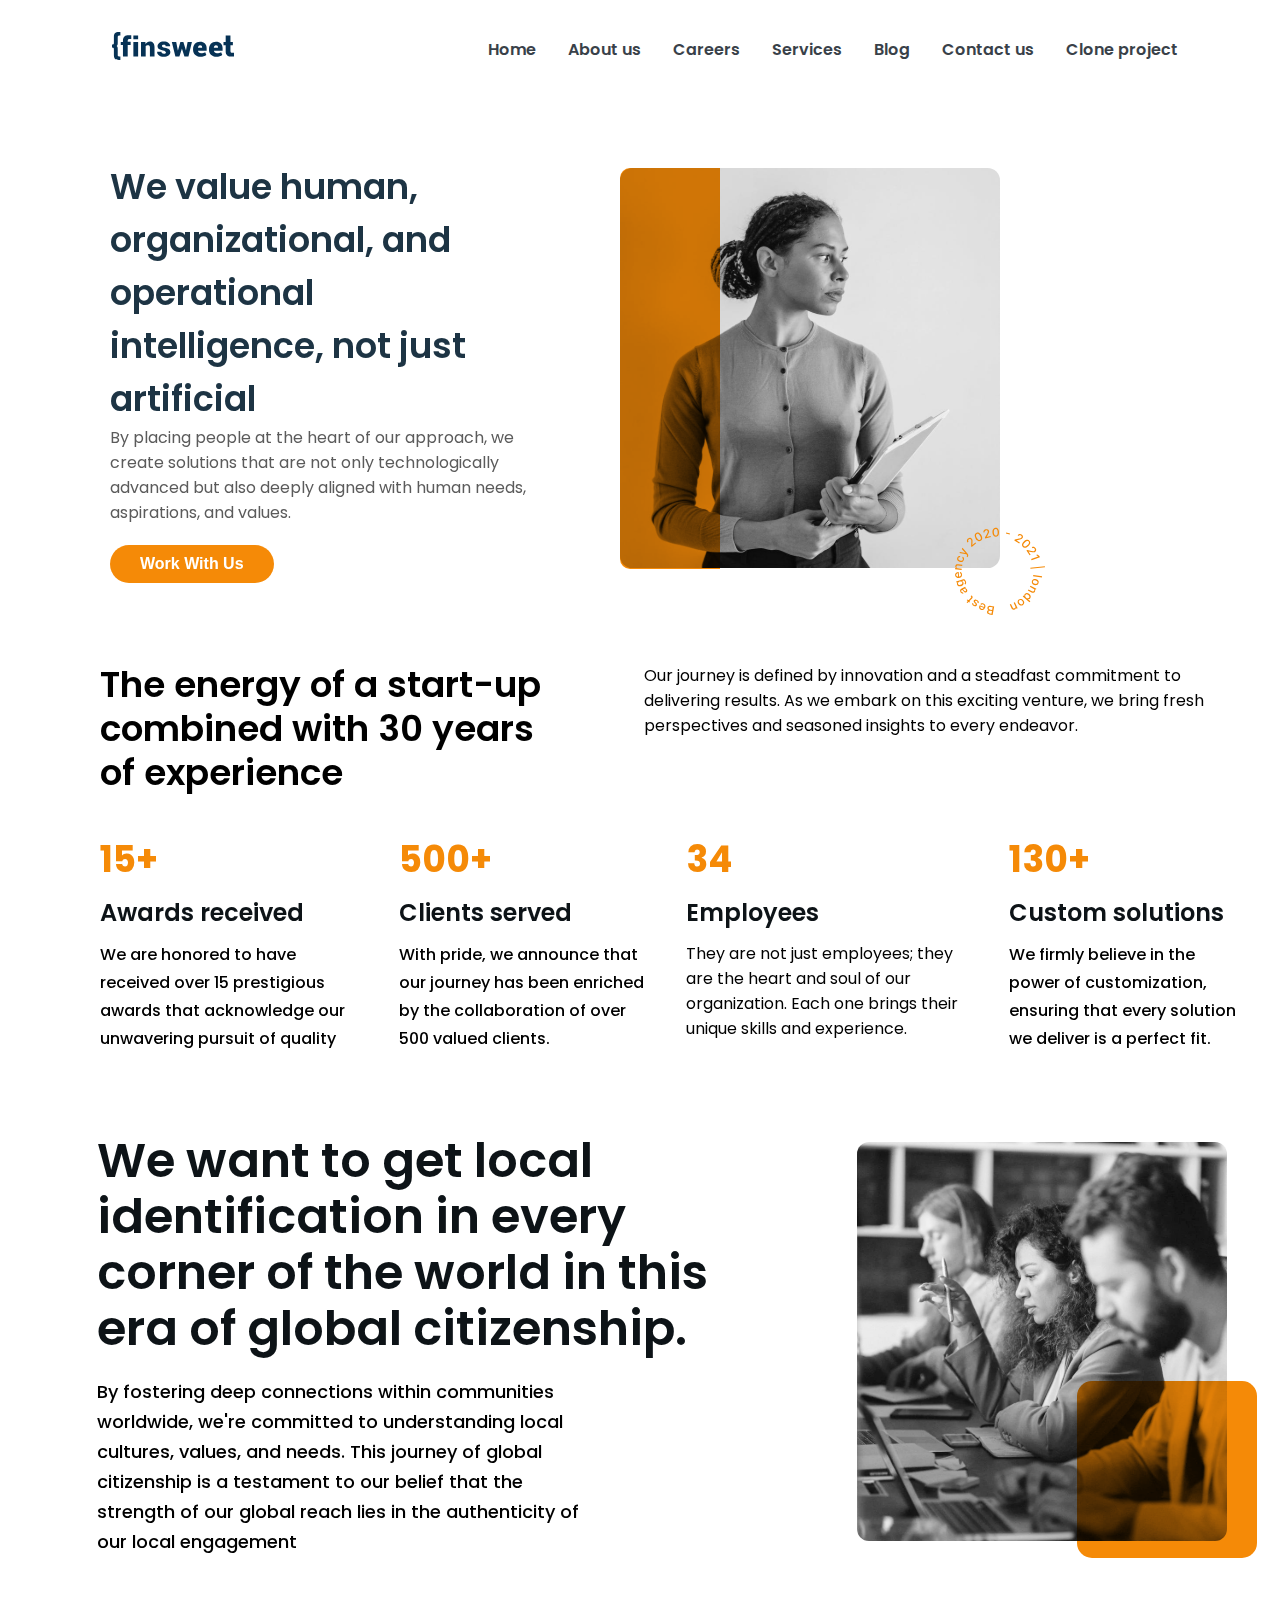
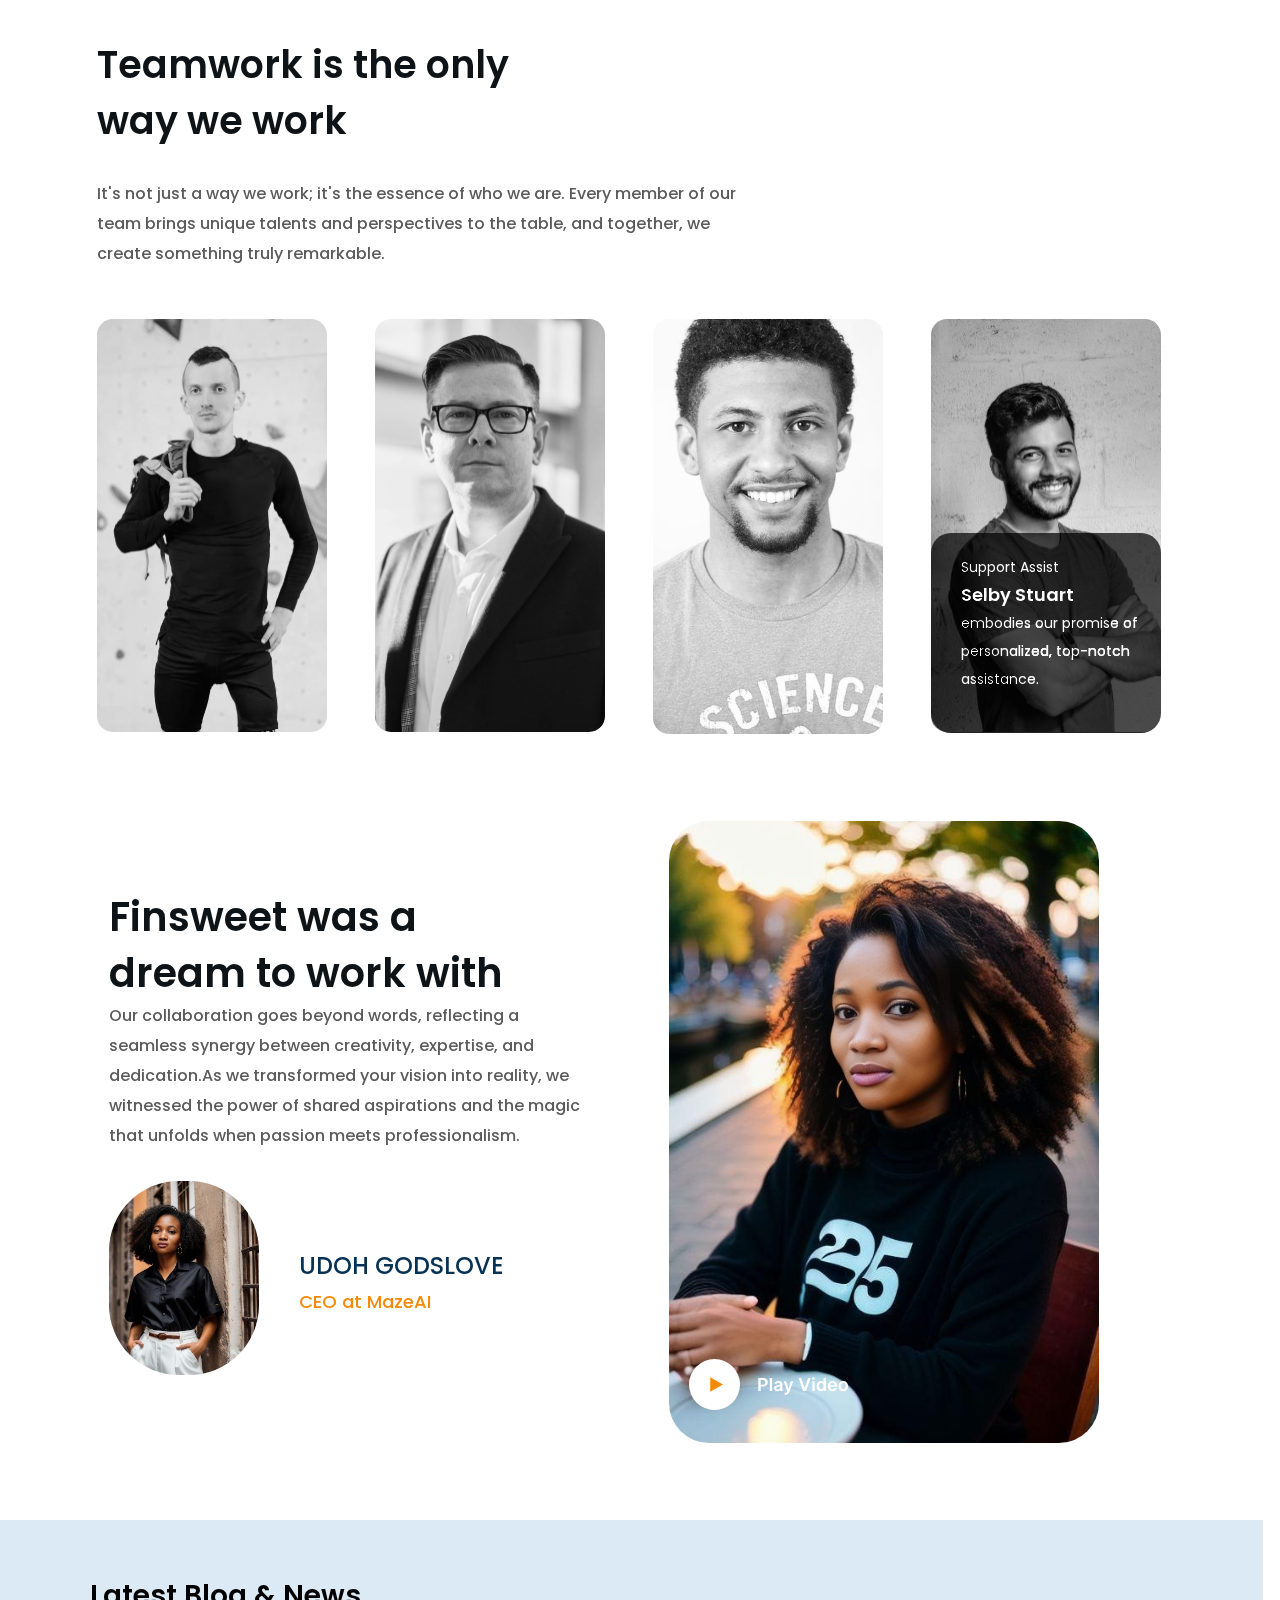
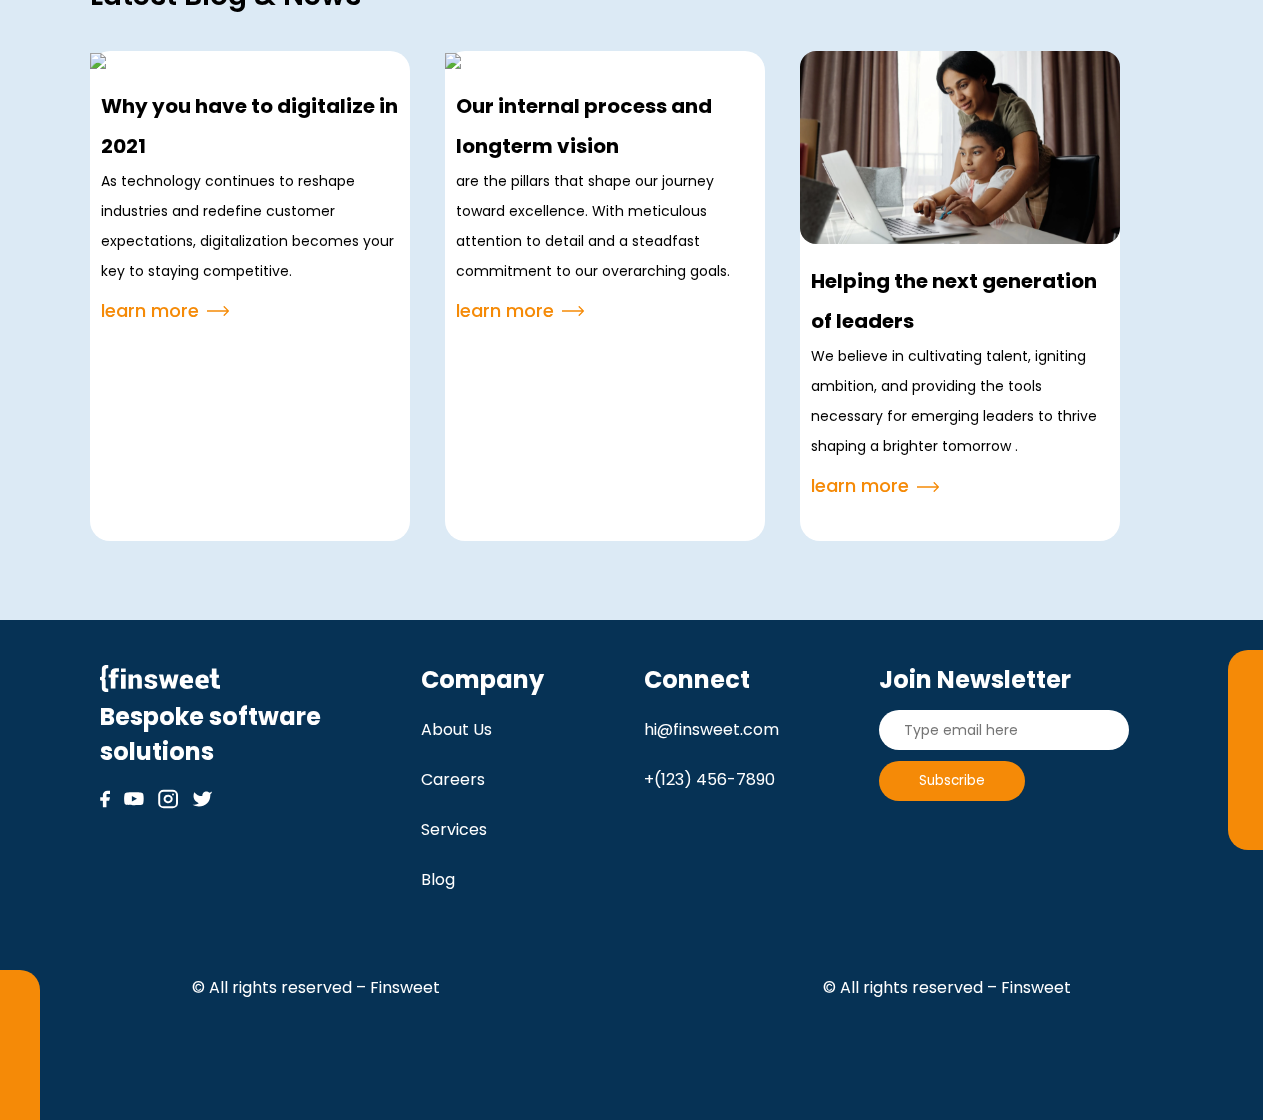
==== pages/html pages/About us.html @ c0330ed7 "picture" ====
<!DOCTYPE html>
<html lang="en">

<head>
  <meta charset="UTF-8">
  <meta name="viewport" content="width=device-width, initial-scale=1.0">
  <title>blog page</title>
  <link rel="stylesheet" href="https://cdnjs.cloudflare.com/ajax/libs/font-awesome/6.4.0/css/all.min.css" />
  <link rel="stylesheet" href="../style.sheet/About us.css">
  <link href='https://fonts.googleapis.com/css?family=Poppins' rel='stylesheet'>
</head>

<body>
  <header>
    <nav>
      <div class="navbar">
        <div class="logo"><img src="../../assets/sweet-logo.svg"></div>
        <input type="checkbox" id="check" name="" value="">
        <label for="check" id="checkbtn"><i class="fa fa-bars"></i></label>
        <ul class="nav-item">
          <li>
            <a href="/index.html">Home</a>
          </li>
          <li>
            <a href="./About us.html">About us</a>
          </li>
          <li>
            <a href="/pages/html pages/Careers.html">Careers</a>
          </li>
          <li><a href="/pages/html pages/Services.html">Services</a></li>
          <li><a href="/pages/html pages/Blog.html">Blog</a></li>
          <li><a href="/pages/html pages/contact us.html">Contact us</a></li>
          <li class="clone"><a href="">Clone project</a>
          </li>
        </ul>
      </div>
    </nav>
  </header>
  <main>
    <section class="section1">
      <div class="content">
        <div>
          <h1>We value human, organizational, and operational intelligence, not just artificial</h1>
          <p>By placing people at the heart of our approach, we create solutions that are not only technologically
            advanced but also deeply aligned with human needs, aspirations, and values.
          </p>
          <button>Work With Us</button>
        </div>
        <div class="posts">
          <img src="/assets/my-lady.svg" id="my-lady">
          <div class="square"></div>
          <img src="/assets/Circle-text.svg" id="circle">
        </div>
      </div>
    </section>
    <section class="section_2">
      <div class="content2">
        <div>
          <h2>The energy of a start-up combined with 30 years of experience</h2>
        </div>
        <div>
          <p>Our journey is defined by innovation and a steadfast commitment to delivering results. As we embark on this
            exciting venture, we bring fresh perspectives and seasoned insights to every endeavor.
          </p>
        </div>
      </div>
      <div id="content">
        <div>
          <div>
            <h2 id="text1">15+</h2>
            <p id="text2">Awards received</p>
            <p id="text3">We are honored to have received over 15 prestigious awards that acknowledge our
              unwavering pursuit of quality
            </p>
          </div>
        </div>
        <div>
          <div>
            <h2 id="text1">500+</h2>
            <p id="text2">Clients served</p>
            <p id="text3"> With pride, we announce that our journey has been enriched by the collaboration of over
              500 valued clients.
            </p>
          </div>
        </div>
        <div>
          <div>
            <h2 id="text1">34</h2>
            <p id="text2">Employees</p>
            <p id="text3">
            </p>They are not just employees; they are the heart and soul of our organization. Each one brings their
            unique skills and experience.
          </div>
        </div>
        <div>
          <div>
            <h2 id="text1">130+</h2>
            <p id="text2">Custom solutions</p>
            <p id="text3">We firmly believe in the power of customization, ensuring that every solution we deliver is a
              perfect fit.
            </p>
          </div>
        </div>
      </div>
    </section>
    <section class="section_3">
      <div>
        <h1>We want to get local identification in every corner of the world in this era of global
          citizenship.</h1>
        <p>By fostering deep connections within communities worldwide, we're committed to understanding local cultures,
          values, and needs. This journey of global citizenship is a testament to our belief that the strength of our
          global reach lies in the authenticity of our local engagement</p>
      </div>
      <div class="rec-box">
        <img src="/assets/commitment.svg" id="commit">
        <div class="rectangle"></div>
      </div>
    </section>
    <section class="section_4">
      <div>
        <h2>Teamwork is the only way we work</h2>
        <p>It's not just a way we work; it's the essence of who we are. Every member of our team brings unique talents
          and perspectives to the table, and together, we create something truly remarkable. </p>
      </div>
      <div class="gender">
        <div>
          <img src="/assets/male.svg" id="g-list">
        </div>
        <div>
          <img src="/assets/male1.svg" id="g-list">
        </div>
        <div>
          <img src="/assets/male2.svg" id="g-list">
        </div>
        <div class="bg-text">
          <img src="/assets/male3.svg" id="g-list">
          <div class="bg" id="bg-text">
            <p>Support Assist</p>
            <h4>Selby Stuart</h4>
            <p>embodies our promise of personalized, top-notch assistance.</p>
          </div>
        </div>
      </div>
    </section>
    <section class="section5">
      <div>
        <div class="advices">
          <h1>Finsweet was a dream to work with</h1>
          <p>Our collaboration goes beyond words, reflecting a seamless synergy between creativity, expertise, and
            dedication.As we transformed your vision into reality, we witnessed the power of shared aspirations and the
            magic that unfolds when passion meets professionalism.</p>
          <div class="points">
            <div>
              <img src="/assets/godslove3.jpg" alt="godslove3.jpg" id="godslove3">
            </div>
            <div>
              <span class="my-texts">UDOH GODSLOVE</span>
              <p id="span">CEO at MazeAI</p>
            </div>
          </div>
        </div>
      </div>
      <div class="play">
        <img src="/assets/GODSLOVE2.jpg" id="female">
        <img src="/assets/play-video.svg" alt="assets/play-video.svg" id="females">
      </div>
    </section>
    <section class="section6">
      <div class="my-content">
        <div>
          <h1>Latest Blog & News</h1>
        </div>
        <div class="last-statement">
          <div>
            <img src="/assets/great-team.svg" id="teams-work">
            <div class="fixed-point">
              <h4>Why you have to digitalize in 2021</h4>
              <p>As technology continues to reshape industries and redefine customer expectations, digitalization
                becomes your key to staying competitive.</p>
              <div class="my-advice">
                <span class="advice">learn more</span>
                <div id="sides">
                  <img src="/assets/side arrow.svg">
                </div>
              </div>
            </div>
          </div>
          <div>
            <img src="/assets/learning.svg" id="teams-work">
            <div class="fixed-point">
              <h4>Our internal process and longterm vision</h4>
              <p>are the pillars that shape our journey toward excellence. With meticulous attention to detail and a
                steadfast commitment to our overarching goals.</p>
              <div class="my-advice">
                <span class="advice">learn more</span>
                <div id="sides">
                  <img src="/assets/side arrow.svg">
                </div>
              </div>
            </div>
          </div>
          <div>
            <img src="/assets/digital-skills.svg" id="teams-work">
            <div class="fixed-point">
              <h4>Helping the next generation of leaders</h4>
              <p>We believe in cultivating talent, igniting ambition, and providing the tools necessary for emerging
                leaders to thrive shaping a brighter tomorrow .</p>
              <div class="my-advice">
                <span class="advice">learn more</span>
                <div id="sides">
                  <img src="/assets/side arrow.svg">
                </div>
              </div>
            </div>
          </div>
        </div>
      </div>
    </section>
  </main>
  <footer>
    <section class="section7">
      <div class="first-bg">
        <div class="left-bg"></div>
        <div class="right-bg"></div>
      </div>
      <div class="footer-content">
        <div class="footer-text">
          <div>
            <img src="/assets/sweet_logo2.svg">
            <h2>Bespoke software<br> solutions</h2>
            <div class="social-icons">
              <img src="/assets/facebook-icons.svg">
              <img src="/assets/youtube-icons.svg">
              <img src="/assets/instagram-icons.svg">
              <img src="/assets/twitter-icons.svg">
            </div>
          </div>
        </div>
        <div class="footer-text1">
          <h2>Company</h2>
          <p>About Us</p>
          <p>Careers</p>
          <p>Services</p>
          <p>Blog</p>
        </div>
        <div class="footer-text1">
          <h2>Connect</h2>
          <p>hi@finsweet.com</p>
          <p>+(123) 456-7890</p>
        </div>
        <div class="footer-text1">
          <h2>Join Newsletter</h2>
          <form class="form">
            <div class="input-box">
              <input type="text" placeholder="Type email here">
            </div>
          </form>
          <button>Subscribe</button>
        </div>
      </div>
      <div class="footer-texts">
        <p>© All rights reserved – Finsweet</p>
        <p>© All rights reserved – Finsweet</p>
      </div>
    </section>
  </footer>
</body>

</html>
---- pages/style.sheet/About us.css ----
* {
  padding: 0;
  margin: 0;
  box-sizing: border-box;
  text-decoration: none;
  list-style-type: none;
}

html {
  font-family: Poppins;
}

body {
  background-image: url(./assets/team-group.svg);
  background-repeat: no-repeat;
  width: 100%;
  height: 700px;
}
header{
  width: 1220px;
}
.navbar {
  position: fixed;
  top: 0;
  z-index: 99;
  display: flex;
  justify-content: space-between;
  align-items: center;
  padding: 2rem;
  background: #FFF;
  width: 100%;
}

.nav-item {
  margin: 0px 70px;
  display: flex;
  gap: 2rem;
  align-items: center;
}

.logo {
  padding-left: 80px;
}

.nav-item li a {
  color: #394149;
  font-size: 16px;
  font-style: normal;
  font-weight: 600;
}

.section1 {
  padding-top: 10rem;
  /* margin-top: 60px; */
}

.section1 .content {
  display: flex;
  align-items: center;
  padding-left: 110px;
  gap: 60px;
}

.section1 .content>div>h1 {
  width: 400px;
  font-size: 35px;
  font-weight: 500;
  font-weight: 600;
  color: #1D3444;

}

.section1 .content>div>p {
  width: 450px;
  color: #5B5B5B;
}

.section1 .content>div>button {
  margin-top: 20px;
  font-size: 16px;
  font-weight: 600;
  padding: 10px 30px;
  border-radius: 50px;
  color: #FFFFFF;
  background: #F58A07;
  border: none;
}

#my-lady {
  width: 380px;
}

.posts {
  position: relative;
}

.square {
  position: absolute;
  bottom: 6px;
  width: 100px;
  height: 401px;
  border-top-left-radius: 10px;
  border-bottom-left-radius: 10px;
  background: #F58A07;
  mix-blend-mode: multiply;
}

#circle {
  position: absolute;
  bottom: -40px;
  right: -45px;
  width: 90px;
}

.section_2 {
  width: 1150px;
  margin: 80px 0 0 100px;
}

.section_2 .content2 {
  display: flex;
  gap: 6rem;
}

.content2>div>h2 {
  font-size: 36px;
  font-weight: 600;
  line-height: 44px;
}

.section_2 #content {
  padding-top: 40px;
  display: flex;
  gap: 2rem;

}

#text1 {
  font-size: 36px;
  font-weight: 700;
  line-height: 50px;
  letter-spacing: 0px;
  color: #F58A07;
}

#text2 {
  font-size: 24px;
  font-weight: 600;
  line-height: 56px;
  color: #0D1317;

}

#text3 {
  font-size: 16px;
  font-weight: 500;
  line-height: 28px;

}

.section_3 {
  width: 1130px;
  display: flex;
  align-items: center;
  margin: 80px 0 0 97px;
  gap: 6rem;
}

#commit {
  width: 370px;
}

.section_3>div>h1 {
  font-size: 48px;
  font-weight: 600;
  line-height: 56px;
  color: #0D1317;
}

.section_3>div>p {
  width: 500px;
  padding-top: 20px;
  font-size: 18px;
  font-weight: 500;
  line-height: 30px;
}

.rec-box {
  position: relative;
}

.rectangle {
  position: absolute;
  bottom: -10px;
  right: -30px;
  width: 180px;
  height: 177px;
  background: #F58A07;
  border-radius: 15px;
  mix-blend-mode: multiply;
}

.section_4 {
  width: 1150px;
  margin: 80px 0 0 97px;
}

.section_4>div>h2 {
  width: 450px;
  font-size: 38px;
  font-weight: 600;
  line-height: 56px;
  color: #0D1317;
}

.section_4>div>p {
  width: 650px;
  font-size: 16px;
  font-weight: 500;
  line-height: 30px;
  color: #5B5B5B;
  padding-top: 30px;
}

.gender {
  margin-top: 50px;
  display: flex;
  gap: 3rem;
}

#g-list {
  width: 230px;
}
.bg-text{
  position: relative;
}
.bg{
  position: absolute;
  bottom: 8px;
  background: #252525;
  width: 230px;
  height: 200px;
  border-radius: 20px;
  mix-blend-mode: multiply;
}
#bg-text{
  mix-blend-mode:hard-light;
  color: #FFFFFF;
font-size: 14px;
font-weight: 400;
line-height: 28px;
}
.bg-text .bg{
  padding: 20px 0 0 30px;
}
.bg-text .bg>h4{
  font-size: 18px;
  font-weight: 600;
}
.section5 {
  width: 1130px;
  display: flex;
  align-items: center;
  margin: 80px 0 0 109px;
}

.section5>div .advices>h1 {
  width: 450px;
  color: #0D1317;
  font-size: 40px;
  font-weight: 600;
  line-height: 56px;
}

.section5>div .advices>p {
  width: 480px;
  color: #5B5B5B;
  font-size: 16px;
  font-weight: 500;
  line-height: 30px;
}

.section5 .points {
  display: flex;
  align-items: center;
  gap: 40px;
  padding-top: 30px;
}
#godslove3{
  width: 150px;
  border-radius: 70px;
}
#female {
  width: 430px;
  border-radius: 40px;
}

.play {
  position: relative;
  padding-left: 5em;
}

#females {
  position: absolute;
  right: 250px;
  bottom: 40px;
}

.section5>div .my-texts {
  font-size: 24px;
  font-weight: 500;
  line-height: 41px;
  color: #063255;
}

.section5>div #span {
  font-size: 18px;
  font-weight: 500;
  line-height: 31px;
  color: #F58A07;
}

.section6 {
  margin-top: 70px;
  background: #DCEAF5;
  width: 1263px;
  height: 700px;
}

.section6 .my-content {
  padding: 60px 90px;
}

.last-statement {
  display: flex;
  gap: 35px;
}

.last-statement .fixed-point {
  padding: 10px 11px;
}

.section6 .my-content>div>h1 {
  font-size: 28px;
  font-weight: 600;
  line-height: 31px;
}

#teams-work {
  width: 320px;
}
.last-statement{
  padding-top: 40px;
}
.last-statement>div {
  background: #FFFFFF;
  width: 320px;
  height: 490px;
  border-radius: 20px;
}

.last-statement>div .fixed-point>h4 {
  font-size: 20px;
  line-height: 40px;
}

.last-statement>div .fixed-point>p {
  font-size: 14px;
  line-height: 30px;
}
.my-advice{
  display: flex;
  align-items: center;
  gap: 8px;
}
.advice{
  font-size: 18px;
  font-weight: 500;
  line-height: 50px;
  color: #F58A07;
}
.section7 {
  background: #063255;
  width: 1263px;
  height: 500px;
}

.first-bg {
  position: relative;
}

.left-bg {
  position: absolute;
  top: 350px;
  background: #F58A07;
  border-top-right-radius: 20px;
  width: 40px;
  height: 150px;
}

.right-bg {
  position: absolute;
  right: 0px;
  top: 30px;
  background: #F58A07;
  width: 35px;
  height: 200px;
  border-top-left-radius: 20px;
  border-bottom-left-radius: 20px;
}

.section7 .footer-content .footer-text>div>h2 {
  color: #FFFFFF;

}

.section7 .footer-content {
  display: flex;
}

.section7 .footer-content>div {
  padding: 35px 0 0 100px;
}
.footer-content .footer-text>div{
  padding-top: 10px;
}
.section7>div .social-icons {
  display: flex;
  gap: 12px;
  padding-top: 20px;
}

.footer-text1 {
  color: #FFFFFF;
  line-height: 50px;
}

.footer-texts {
  display: flex;
  justify-content: space-around;
  margin-top: 70px;
  color: #FFFFFF;

}

.footer-text1>button {
  color: #FFFFFF;
  font-family: poppins;
  background: #F58A07;
  border-radius: 50px;
  border: none;
  padding: 10px 40px;
}

.form .input-box input {
  padding-left: 25px;
  font-family: poppins;
  width: 250px;
  height: 40px;
  font-size: 14px;
  border: none;
  border-radius: 50px;
}

.navbar #checkbtn {
  line-height: 80px;
  font-size: 30px;
  display: none;
}

#check {
  display: none;
}

#check:checked~ul {
  right: 0;
}

@media only screen and (max-width: 600px) {
  * {
    /* border: 2px solid red; */
  }

  .navbar {
    position: fixed;
    top: 0;
    right: 2px;
    width: 100%;
    color: #255679;
    height: 40px;
  }

  .logo {
    padding: 0;
    margin-top: 20px;
  }

  .navbar #checkbtn {
    display: block;
    position: absolute;
    position: relative;
    left: 20px;
    top: 10px;
  }

  .nav-item li a {
    color: #50a1e4;
  }

  .nav-item {
    margin: 0;
    display: block;
    text-align: center;
    line-height: 54px;
    position: fixed;
    top: 80px;
    right: -100%;
    background-color: rgba(255, 255, 255, 0.1);
    backdrop-filter: blur(10px);
    transition: all 0.5s;
    width: 52%;
  }

  .section1 {
    padding: 0;
  }

  .section1 .content {
    padding: 10% 10%;
    flex-direction: column;
    gap: 30px;
  }

  .section1 .content>div>h1 {
    width: 100%;
    font-size: 25px;
  }
  .section1 {
    margin-top: 60px;
  }
  
  .section1 .content>div>p {
    width: 100%;
  }
  .posts {
    position: relative;
    z-index: -1;
  }

  #my-lady {
    width: 100%;
  }

  .square {
    position: absolute;
    bottom: 7px;
    width: 27%;
    height: 98%;

  }

  #circle {
    position: absolute;
    bottom: -40px;
    right: -30px;
    width: 30%;
  }

  .section_2 {
    width: 100%;
    margin: 0;
    padding: 10% 10%;
  }

  .section_2 .content2 {
    flex-direction: column;
    gap: 3rem;
  }

  .section_2 #content {
    flex-direction: column;
    gap: 1rem;

  }

  .section_3 {
    width: 100%;
    flex-direction: column;
    margin: 0;
    padding: 0 10%;
    gap: 2rem;
  }

  #commit {
    width: 100%;
  }

  .section_3>div>h1 {
    line-height: 30px;
    font-size: 1.2rem;
  }

  .section_3>div>p {
    width: 100%;
    padding-top: 20px;
  }

  .rec-box {
    position: relative;
    z-index: -1;
  }

  .rectangle {
    position: absolute;
    bottom: -10px;
    right: -20px;
    width: 45%;
    height: 40%;
  }
  .section_4 {
    width: 100%;
    margin: 0;
    padding: 20% 10%;
  }
  
  .section_4>div>h2 {
    width: 100%;
    font-size: 38px;
  }
  
  .section_4>div>p {
    width: 100%;
    line-height: 30px;
    padding-top: 10px;
  }
  
  .gender {
    margin: 0;
    margin-top: 50px;
   flex-direction: column;
    gap: 2rem;
  }
  
  #g-list {
    width: 100%;
    height: 20%;
  }
  .bg-text{
    position: relative;
    z-index: -1;
  }
  .bg{
    position: absolute;
    bottom: 8px;
    width: 100%;
  }
  .section5 {
    flex-direction: column;
    width: 100%;
    gap: 30px;
    margin: 0;
    margin-top: 30px;
    padding: 0 5%;
  }

  .section5>div .advices>h1,
  .section5>div .advices>p {
    width: 100%;
  }

  .section5 .points {
    padding-top: 10px;
  }

  #female {
    width: 100%;
  }

  .play {
    position: relative;
    padding: 0;
    z-index: -1;
  }

  #females {
    position: absolute;
    right: 7em;
    bottom: 40px;
  }

  .section5>div .my-texts {
    font-size: 24px;
    font-weight: 500;
    line-height: 41px;
    color: #063255;
  }

  .section5>div #span {
    font-size: 18px;
    font-weight: 500;
    line-height: 31px;
    color: #F58A07;
  }

  .section6 {
    margin-top: 40px;
    width: 100%;
    height: 1650px;
  }
.section6 .my-content>div>h1{
  line-height: 70px;
}
  .section6 .my-content {
   padding: 0;
    padding: 0 5%;
  }

  .last-statement {
    flex-direction: column;
    gap: 20px;
  }
  
  #teams-work {
    width: 100%;
  }

  .last-statement>div {
    width: 100%;
    height: 100%;
  }

  .last-statement>div .fixed-point>h4 {
    font-size: 20px;
    line-height: 40px;
  }

  .last-statement>div .fixed-point>p {
    font-size: 14px;
    line-height: 30px;
  }

  .section7 {
    padding-top: 40px;
    width: 100%;
    height: 830px;
  }

  .left-bg,
  .right-bg {
    display: none;
  }
  .section7 .footer-content {
   text-align: center;
    flex-direction: column;
    gap: 20px;
  }

  .section7 .footer-content>div {
    padding: 0;
  }

  .section7>div .social-icons {
  justify-content: center;
    gap: 12px;
    padding-top: 20px;
  }

  .footer-text1 {
    color: #FFFFFF;
    line-height: 45px;
  }

  .footer-texts {
    flex-direction: column;
    line-height: 30px;
    text-align: center;
    margin-top: 10px;

  }
  
}
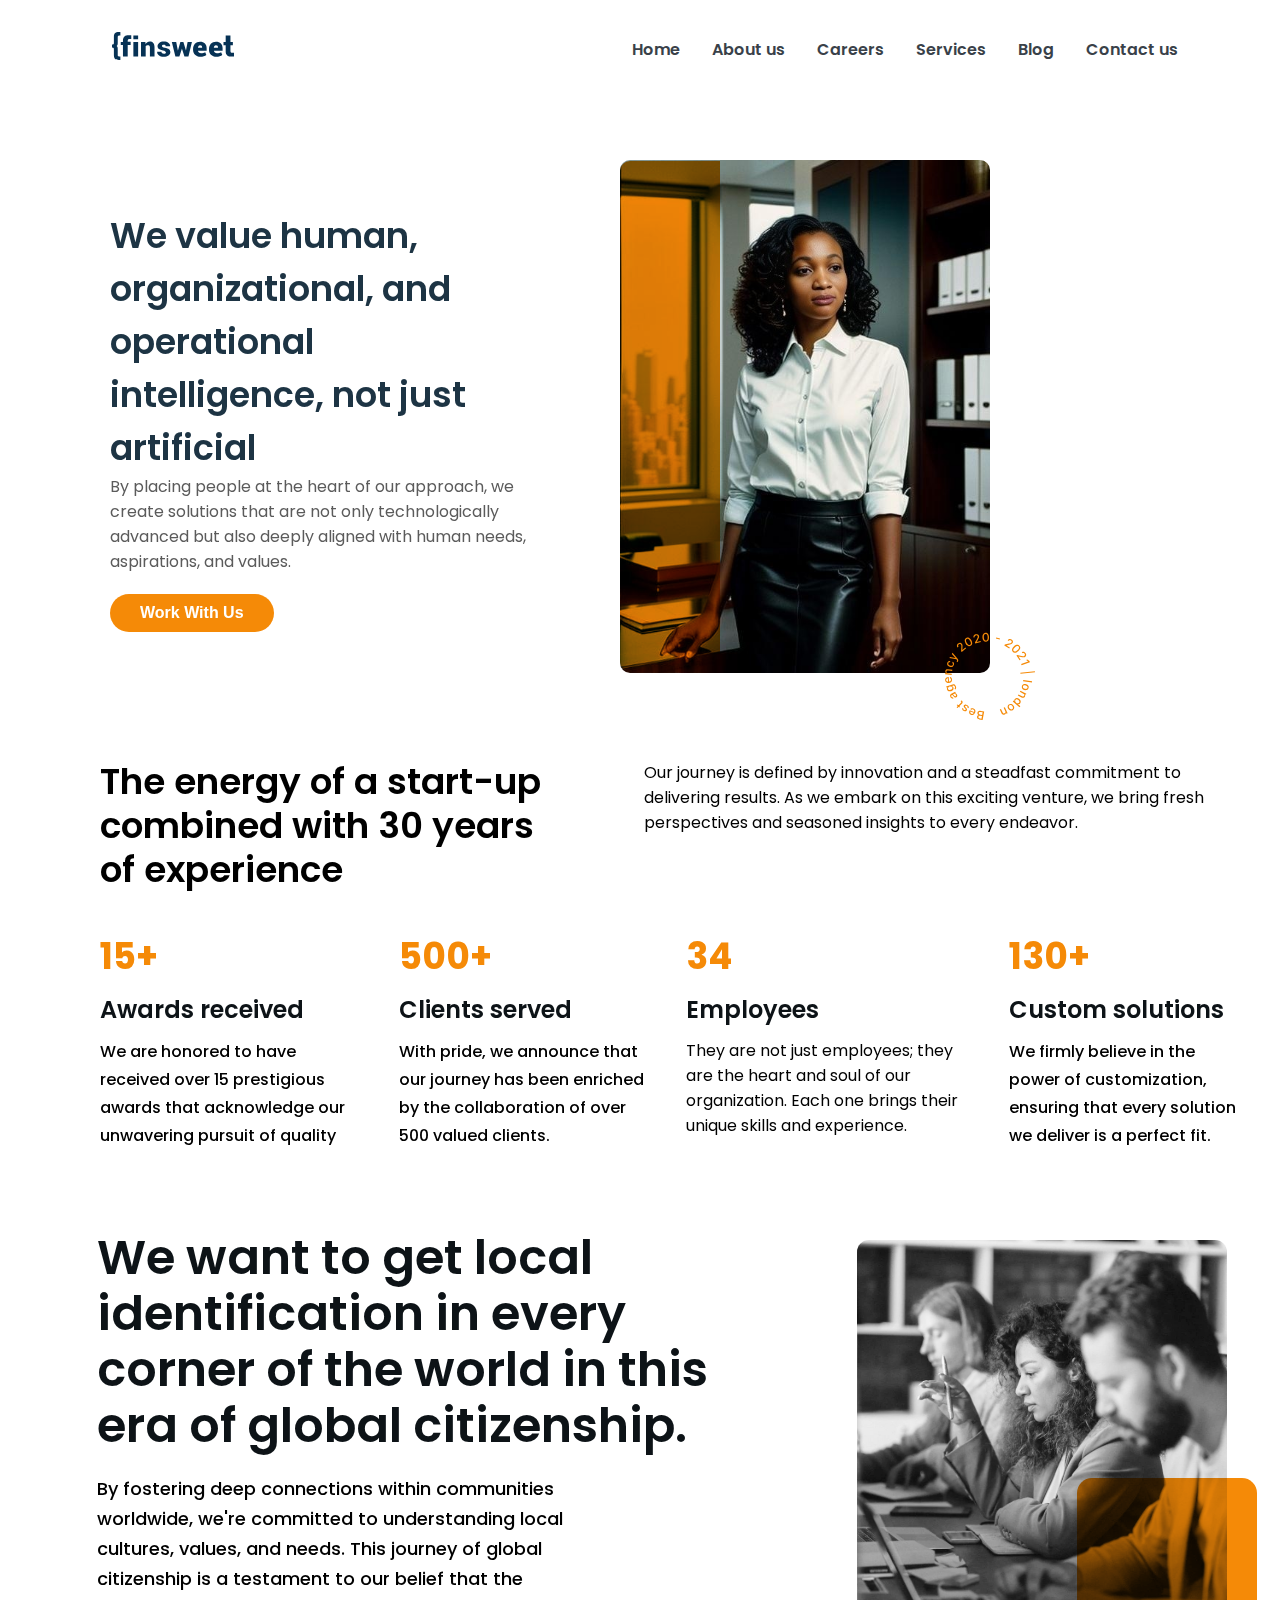
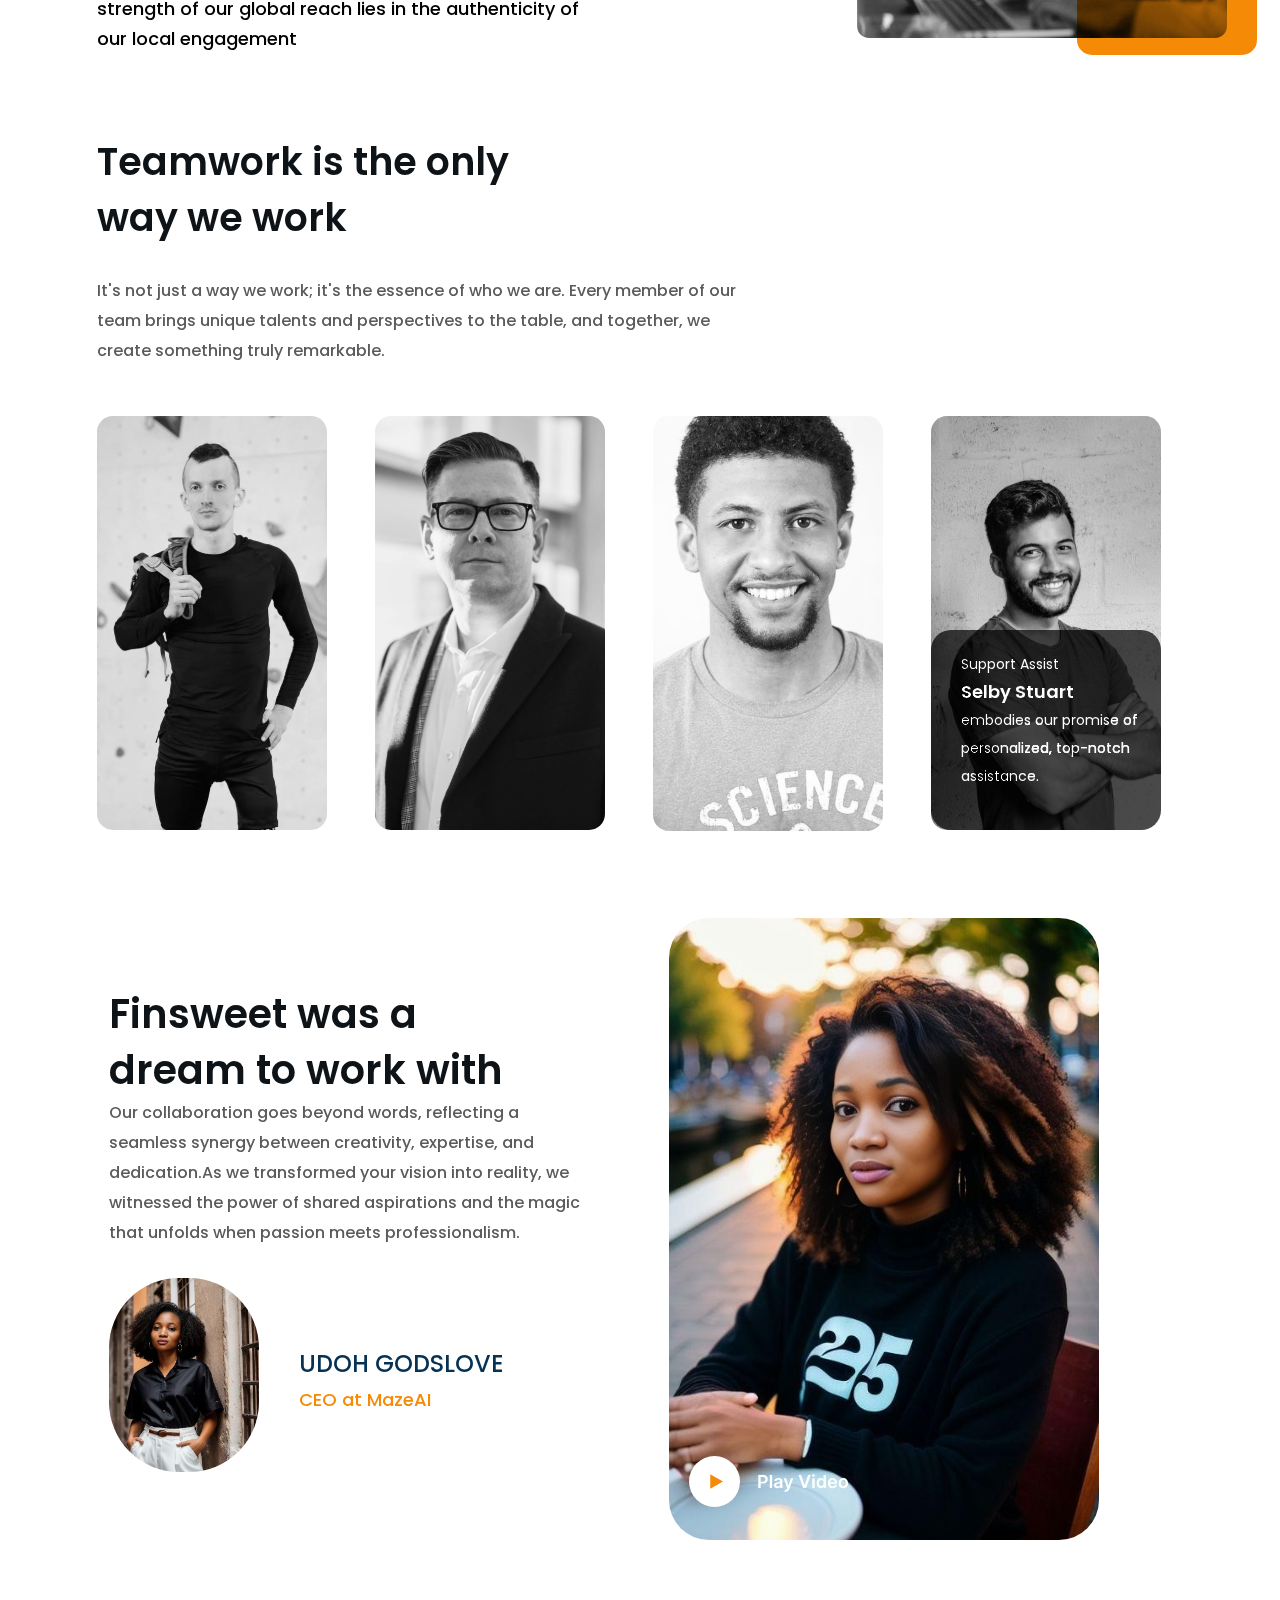
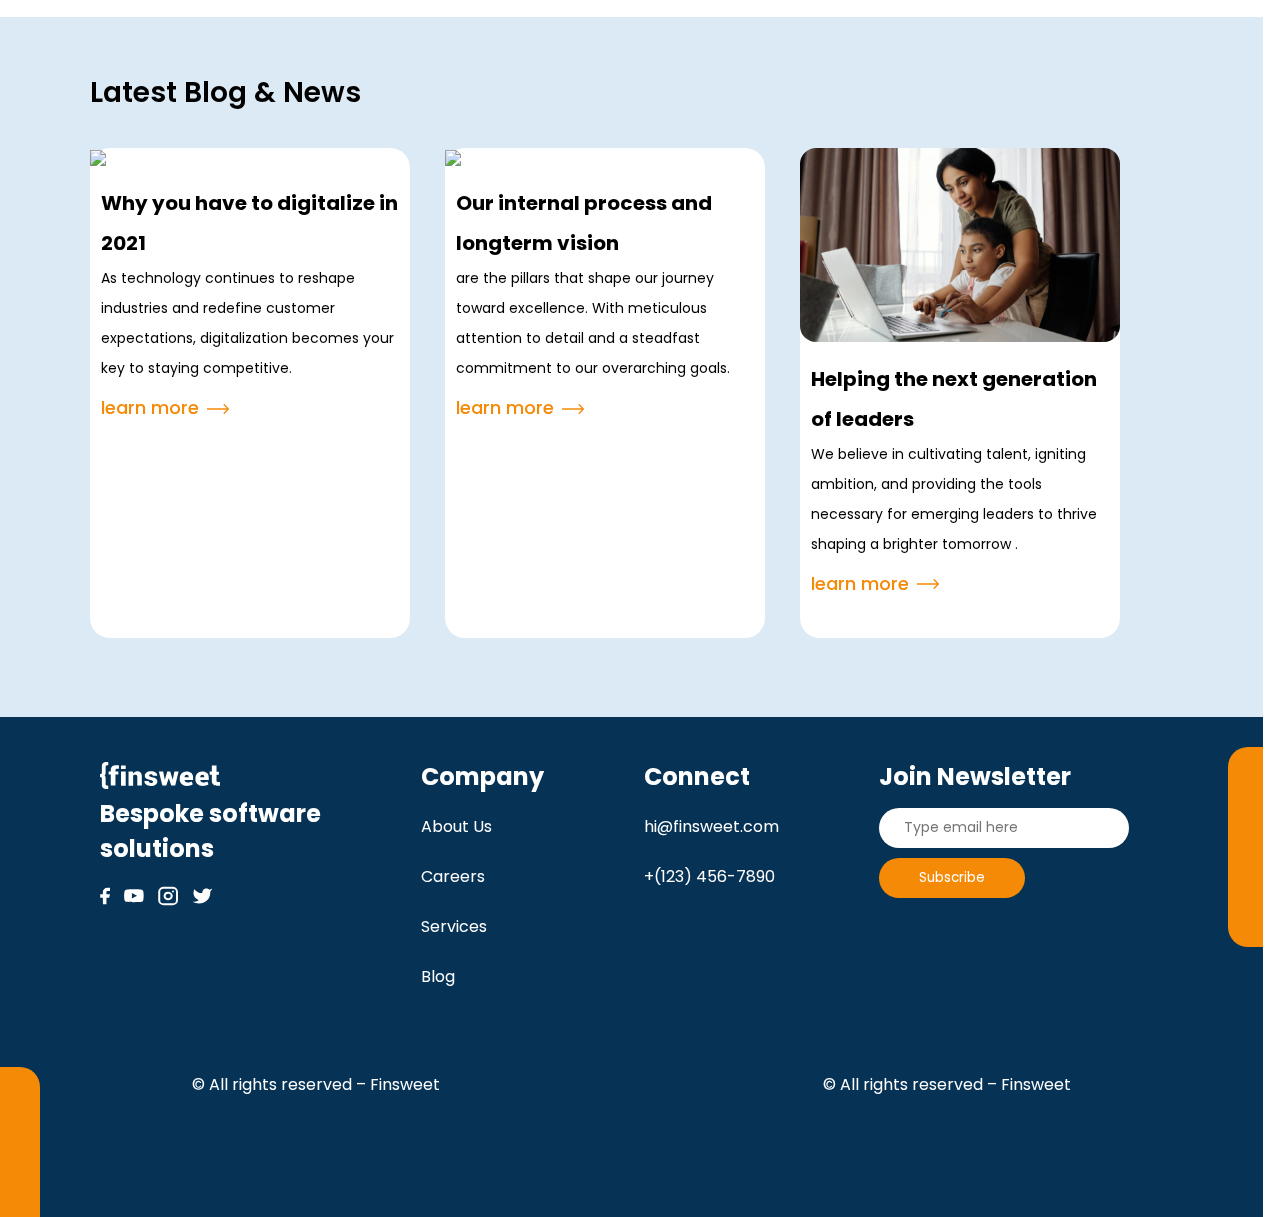
==== commit 79115c9d: "square" ====
--- a/pages/html pages/About us.html
+++ b/pages/html pages/About us.html
@@ -30,8 +30,7 @@
           <li><a href="/pages/html pages/Services.html">Services</a></li>
           <li><a href="/pages/html pages/Blog.html">Blog</a></li>
           <li><a href="/pages/html pages/contact us.html">Contact us</a></li>
-          <li class="clone"><a href="">Clone project</a>
-          </li>
+          
         </ul>
       </div>
     </nav>
@@ -47,7 +46,7 @@
           <button>Work With Us</button>
         </div>
         <div class="posts">
-          <img src="/assets/my-lady.svg" id="my-lady">
+          <img src="/assets/godslove4.jpg" id="my-lady">
           <div class="square"></div>
           <img src="/assets/Circle-text.svg" id="circle">
         </div>
--- a/pages/style.sheet/About us.css
+++ b/pages/style.sheet/About us.css
@@ -87,7 +87,8 @@
 }
 
 #my-lady {
-  width: 380px;
+  width: 370px;
+  border-radius: 10px;
 }
 
 .posts {
@@ -96,9 +97,9 @@
 
 .square {
   position: absolute;
-  bottom: 6px;
+  bottom: 8px;
   width: 100px;
-  height: 401px;
+  height: 511px;
   border-top-left-radius: 10px;
   border-bottom-left-radius: 10px;
   background: #F58A07;
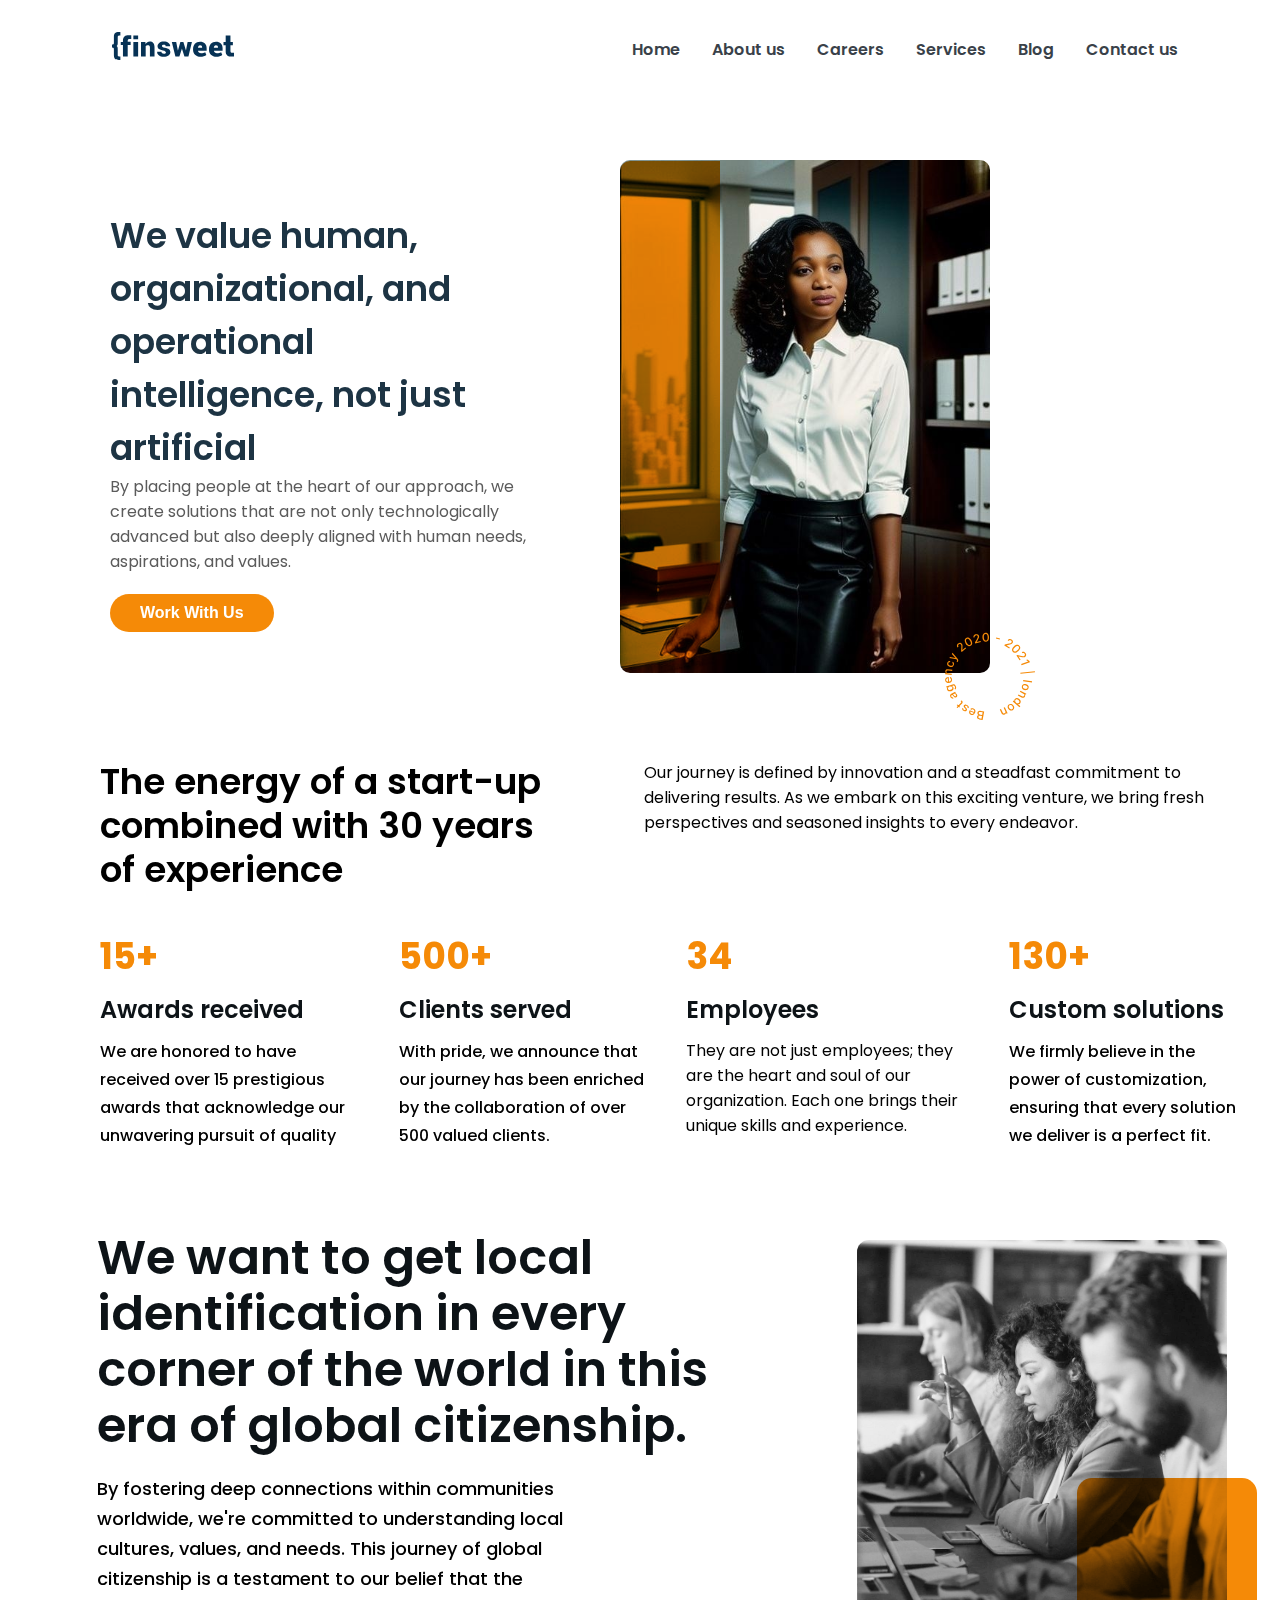
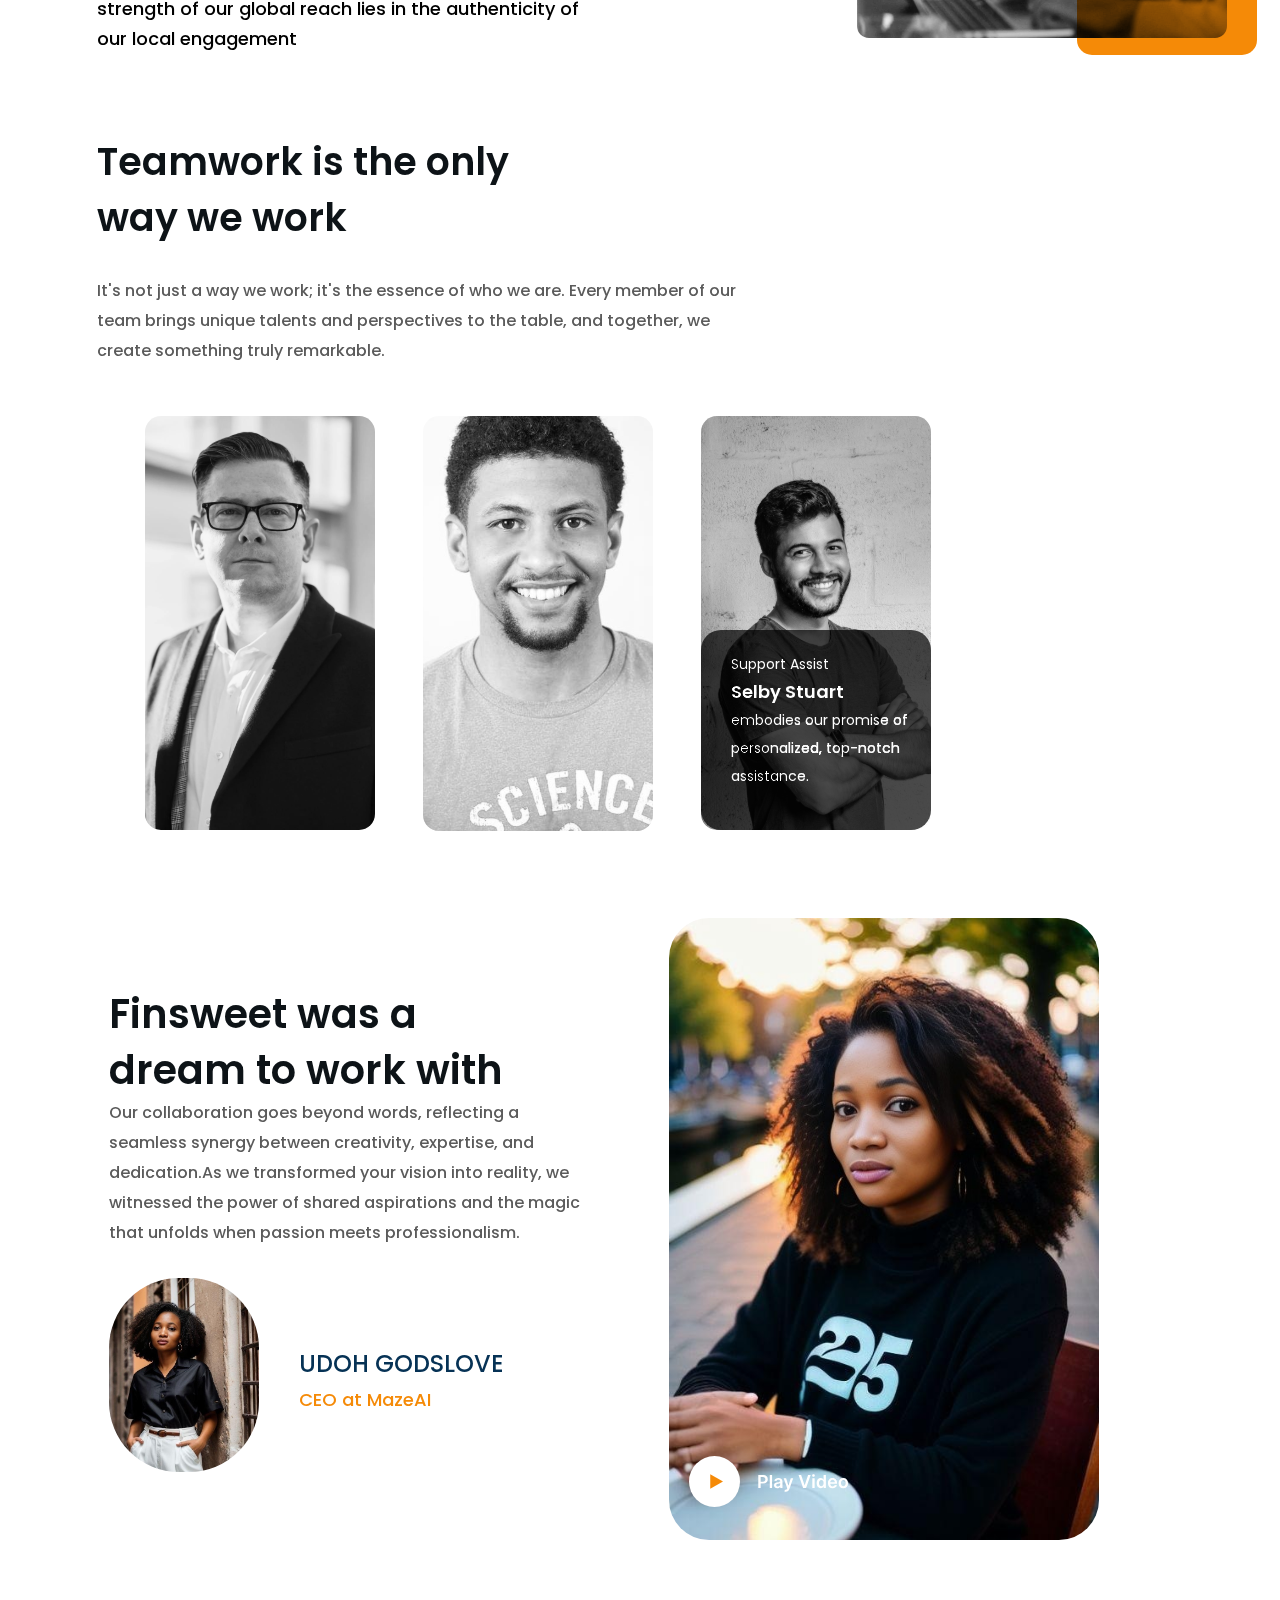
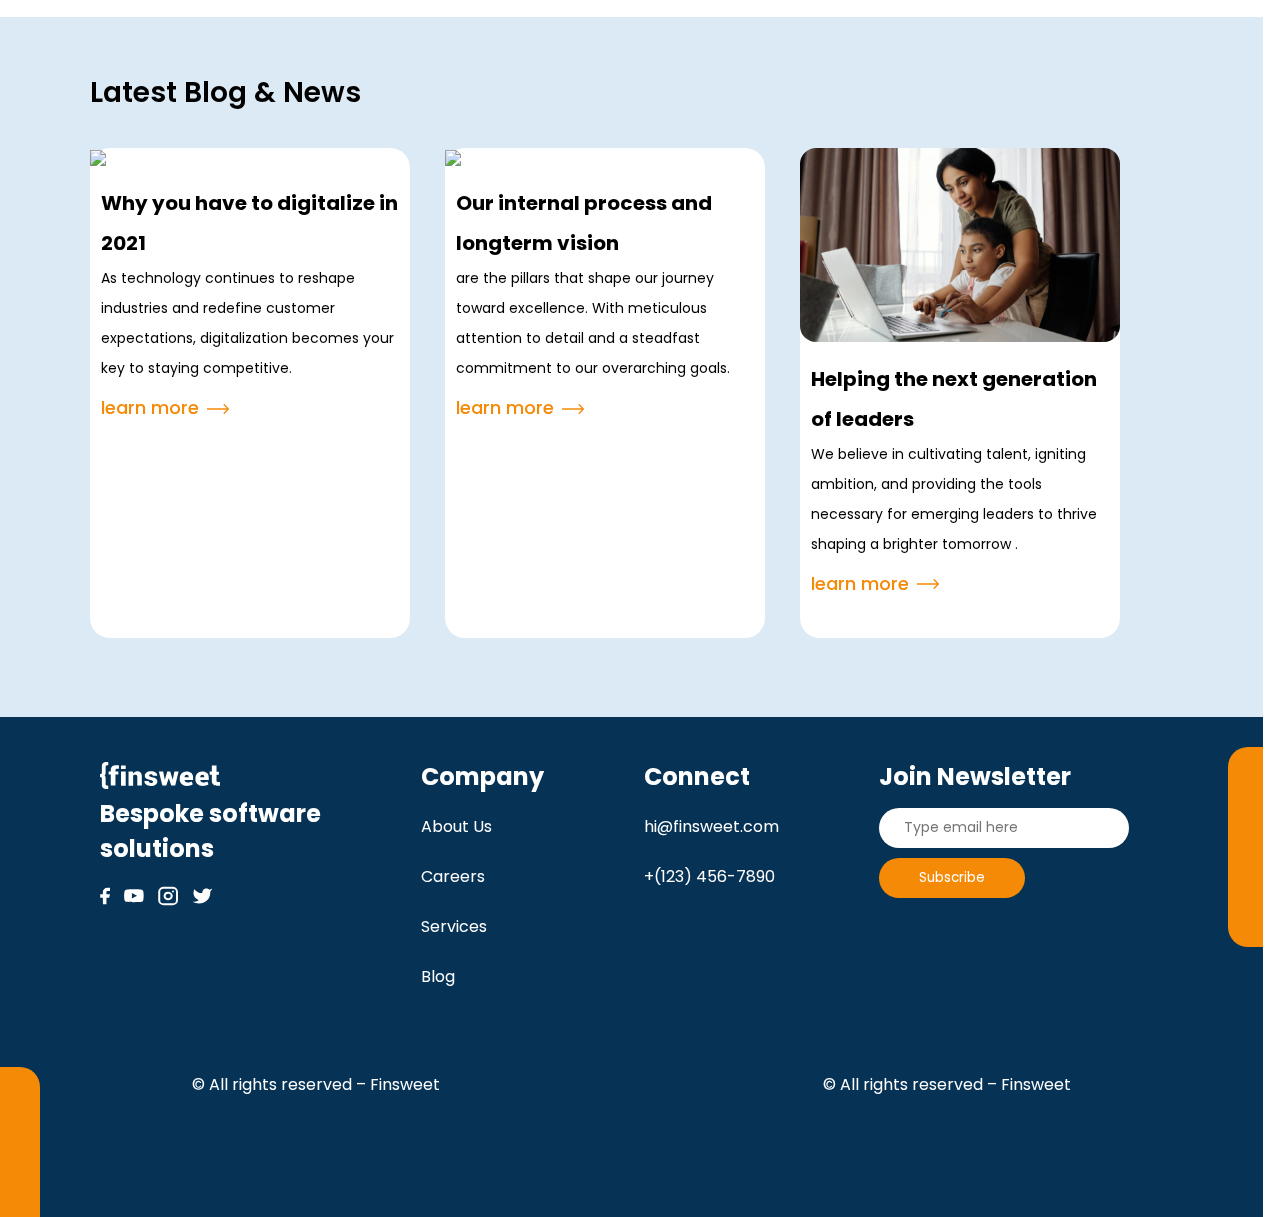
==== commit ad47b0e7: "same" ====
--- a/pages/html pages/About us.html
+++ b/pages/html pages/About us.html
@@ -123,7 +123,7 @@
       </div>
       <div class="gender">
         <div>
-          <img src="/assets/male.svg" id="g-list">
+          <img src="" id="g-list">
         </div>
         <div>
           <img src="/assets/male1.svg" id="g-list">
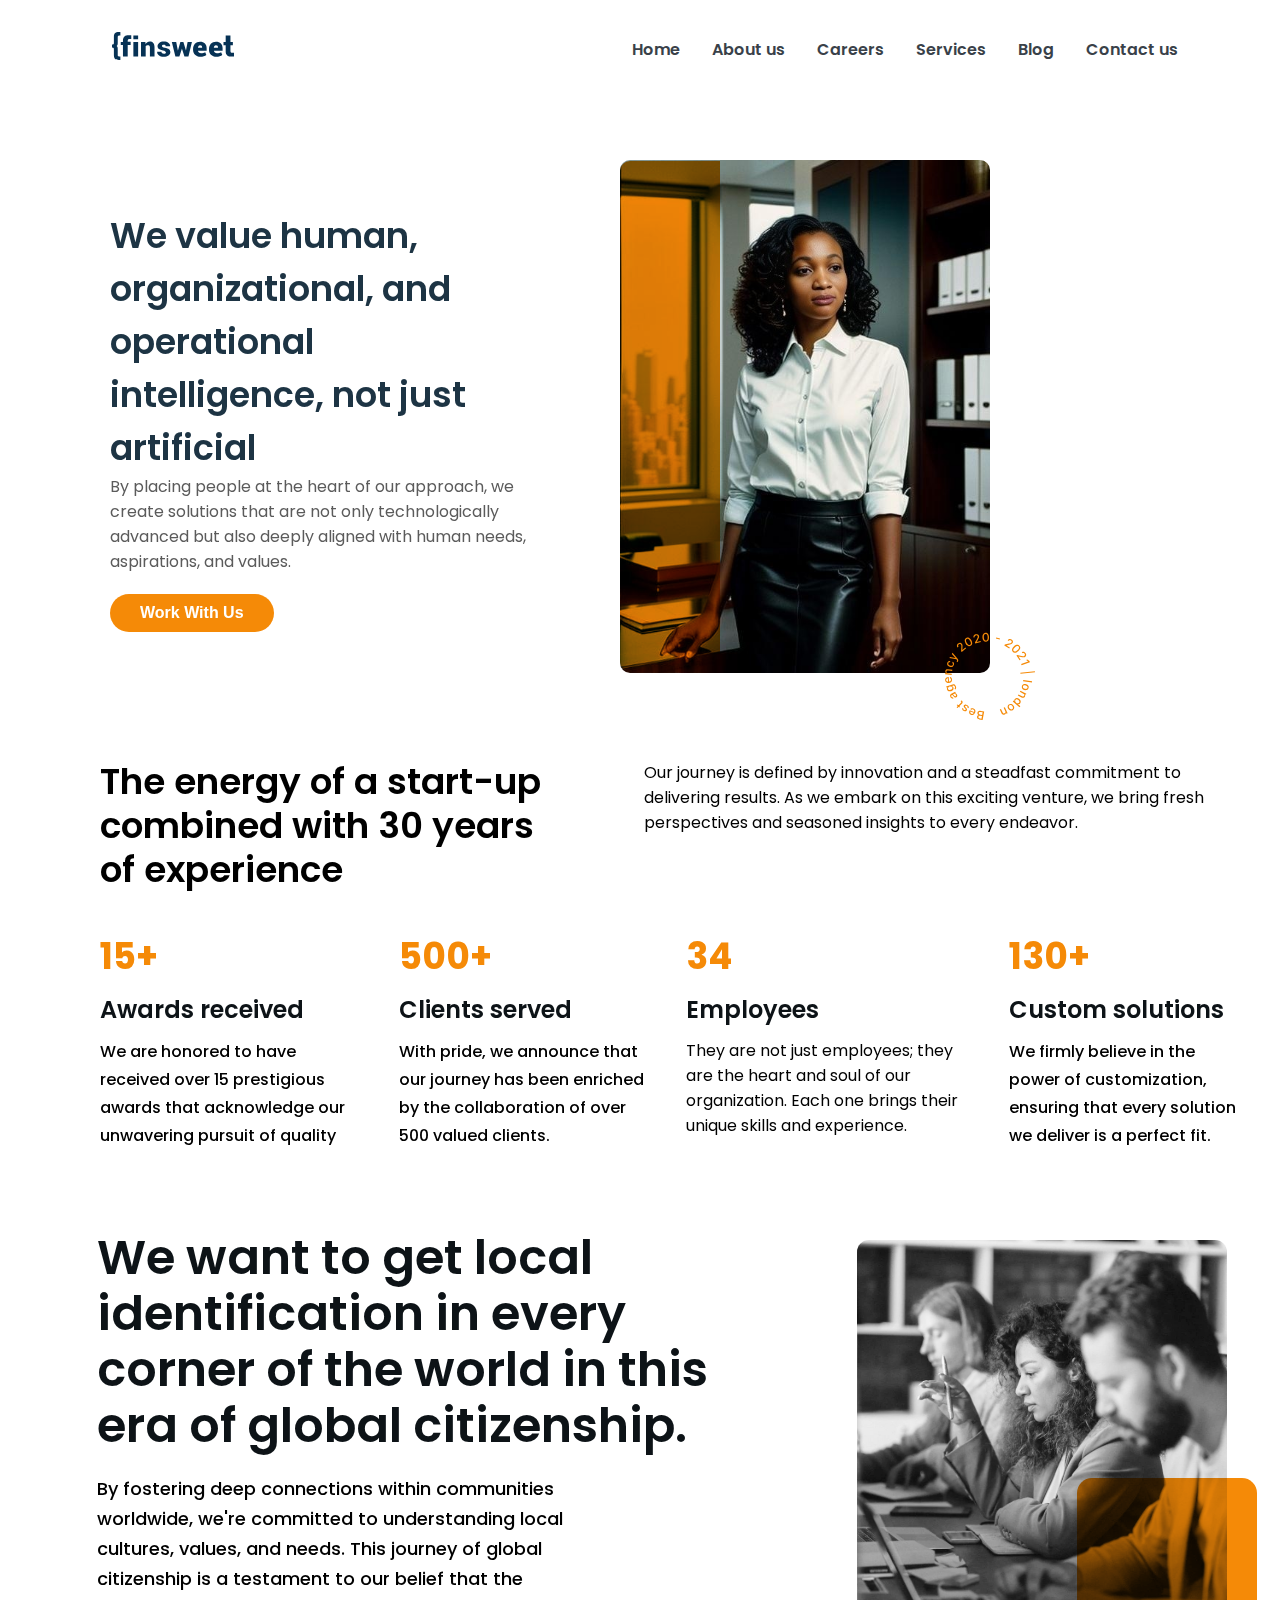
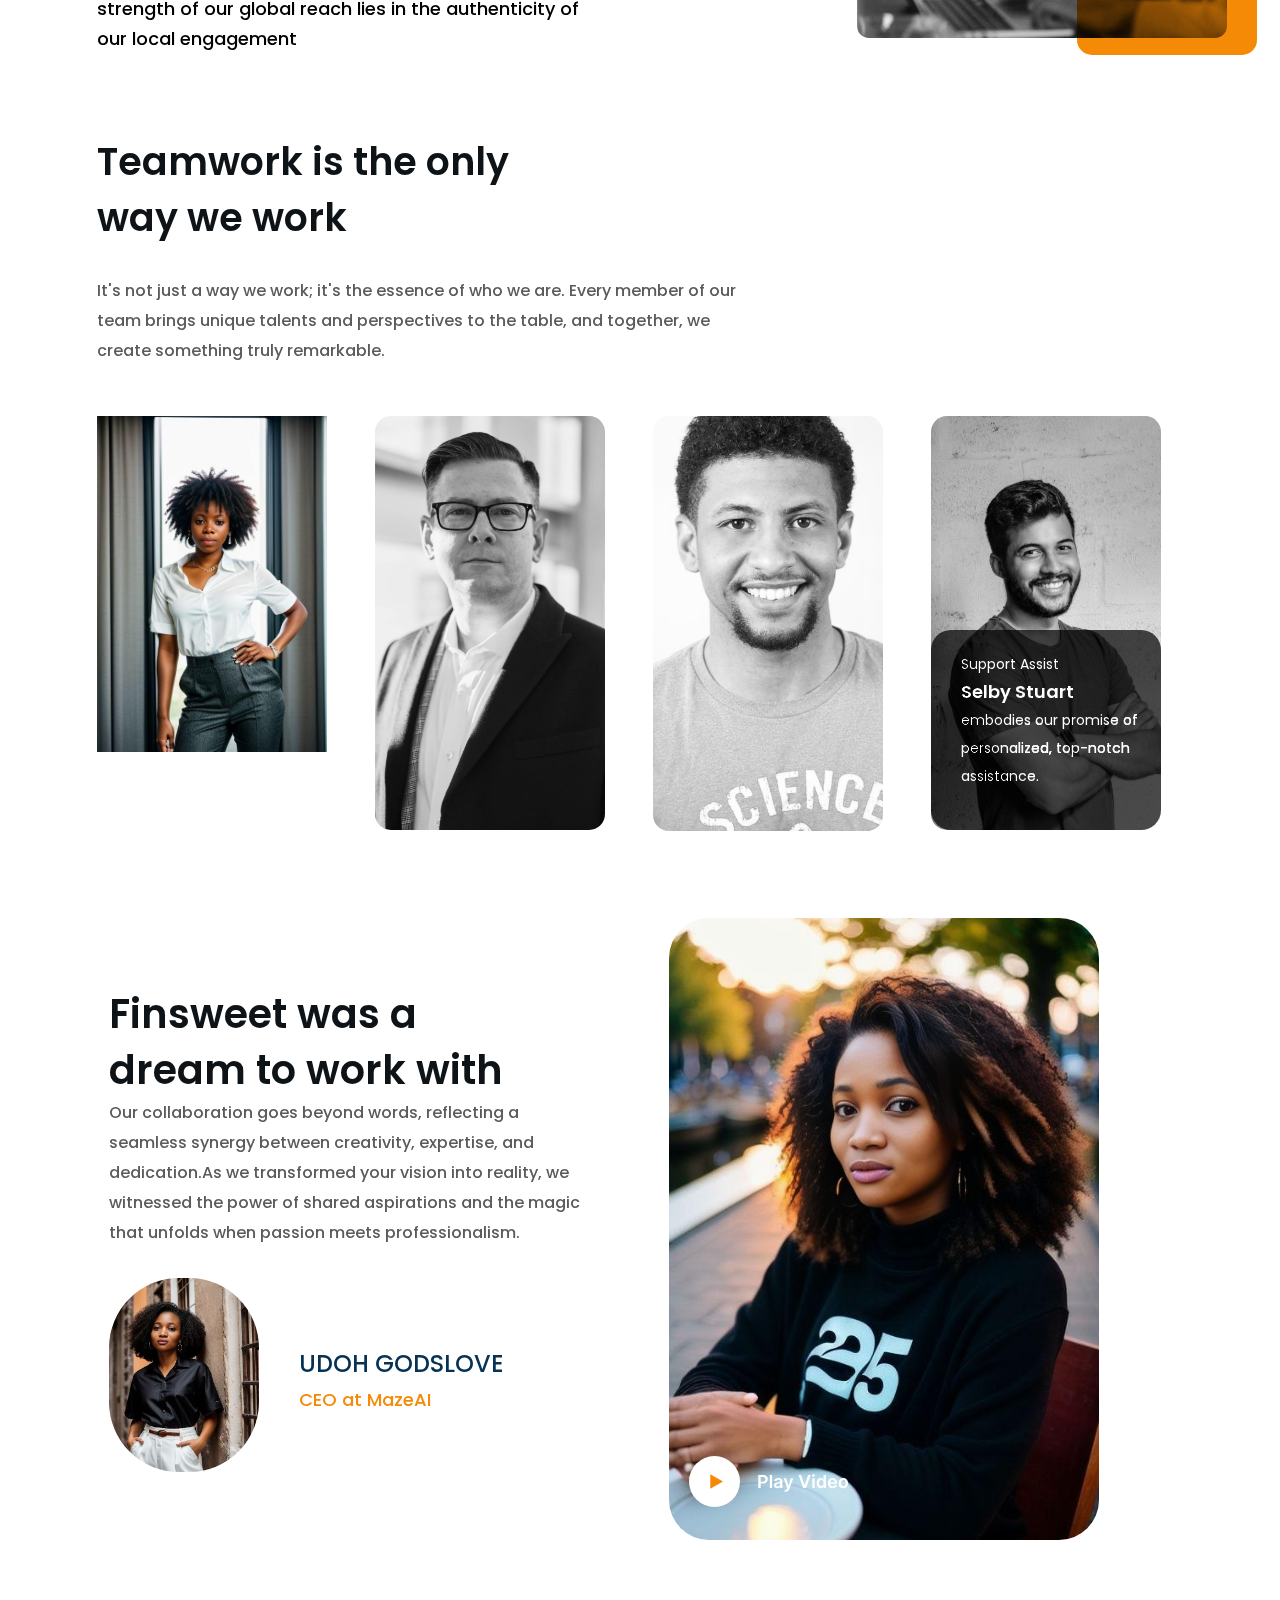
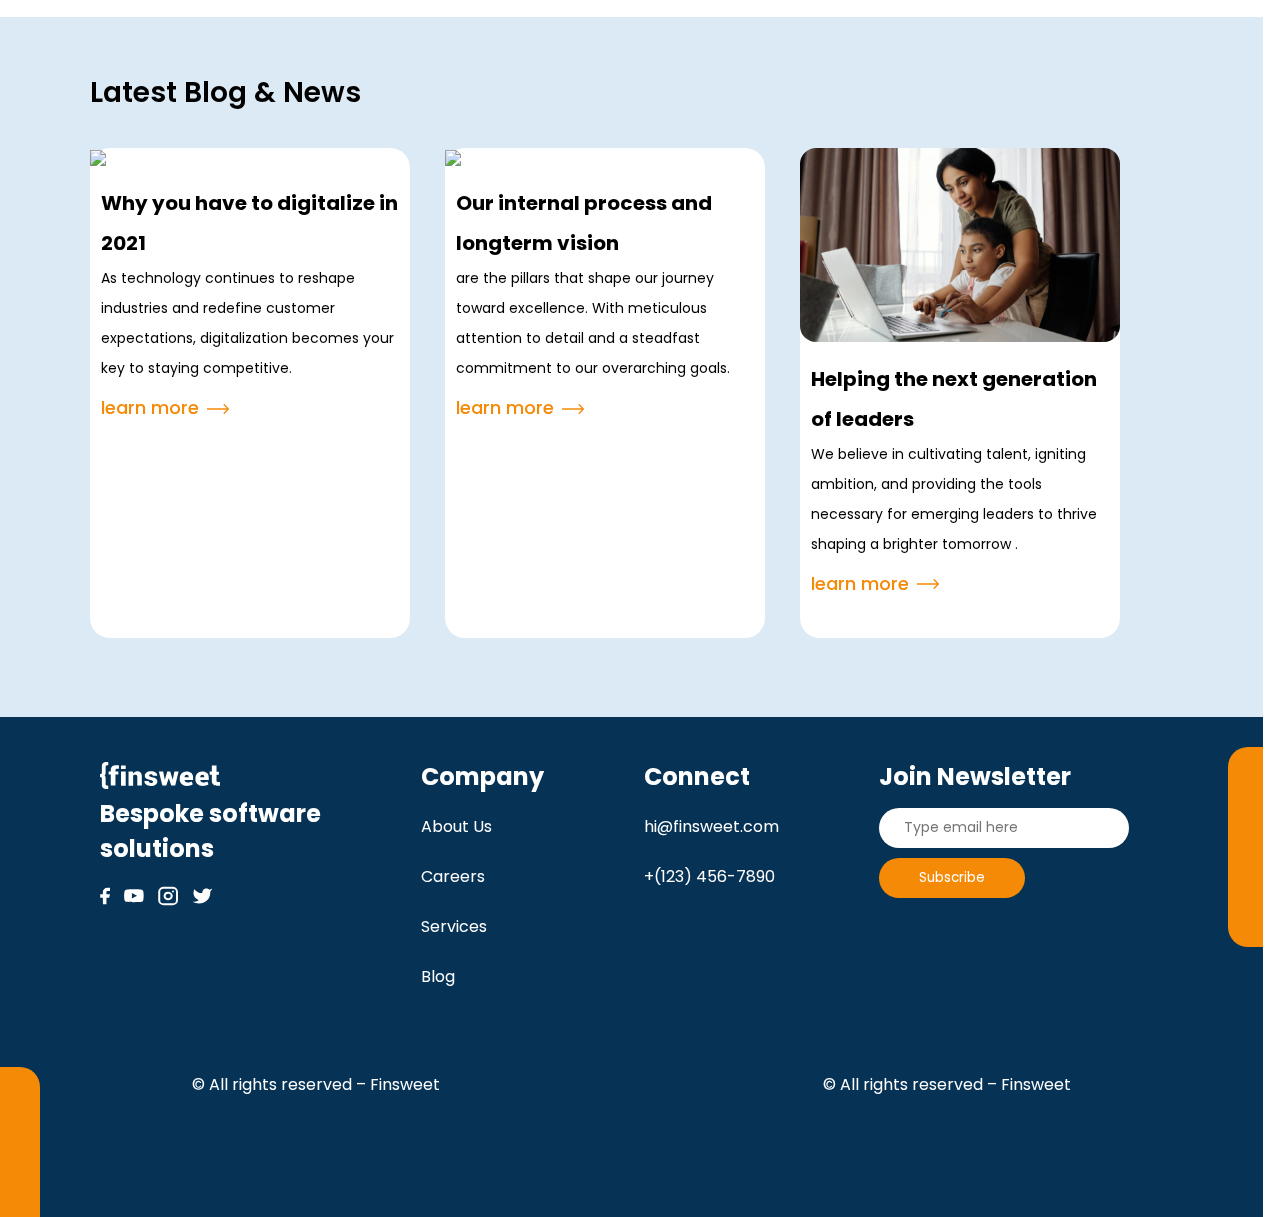
==== commit 099cb718: "myname" ====
--- a/pages/html pages/About us.html
+++ b/pages/html pages/About us.html
@@ -123,7 +123,7 @@
       </div>
       <div class="gender">
         <div>
-          <img src="" id="g-list">
+          <img src="/assets/christiana.jpg" id="g-list">
         </div>
         <div>
           <img src="/assets/male1.svg" id="g-list">
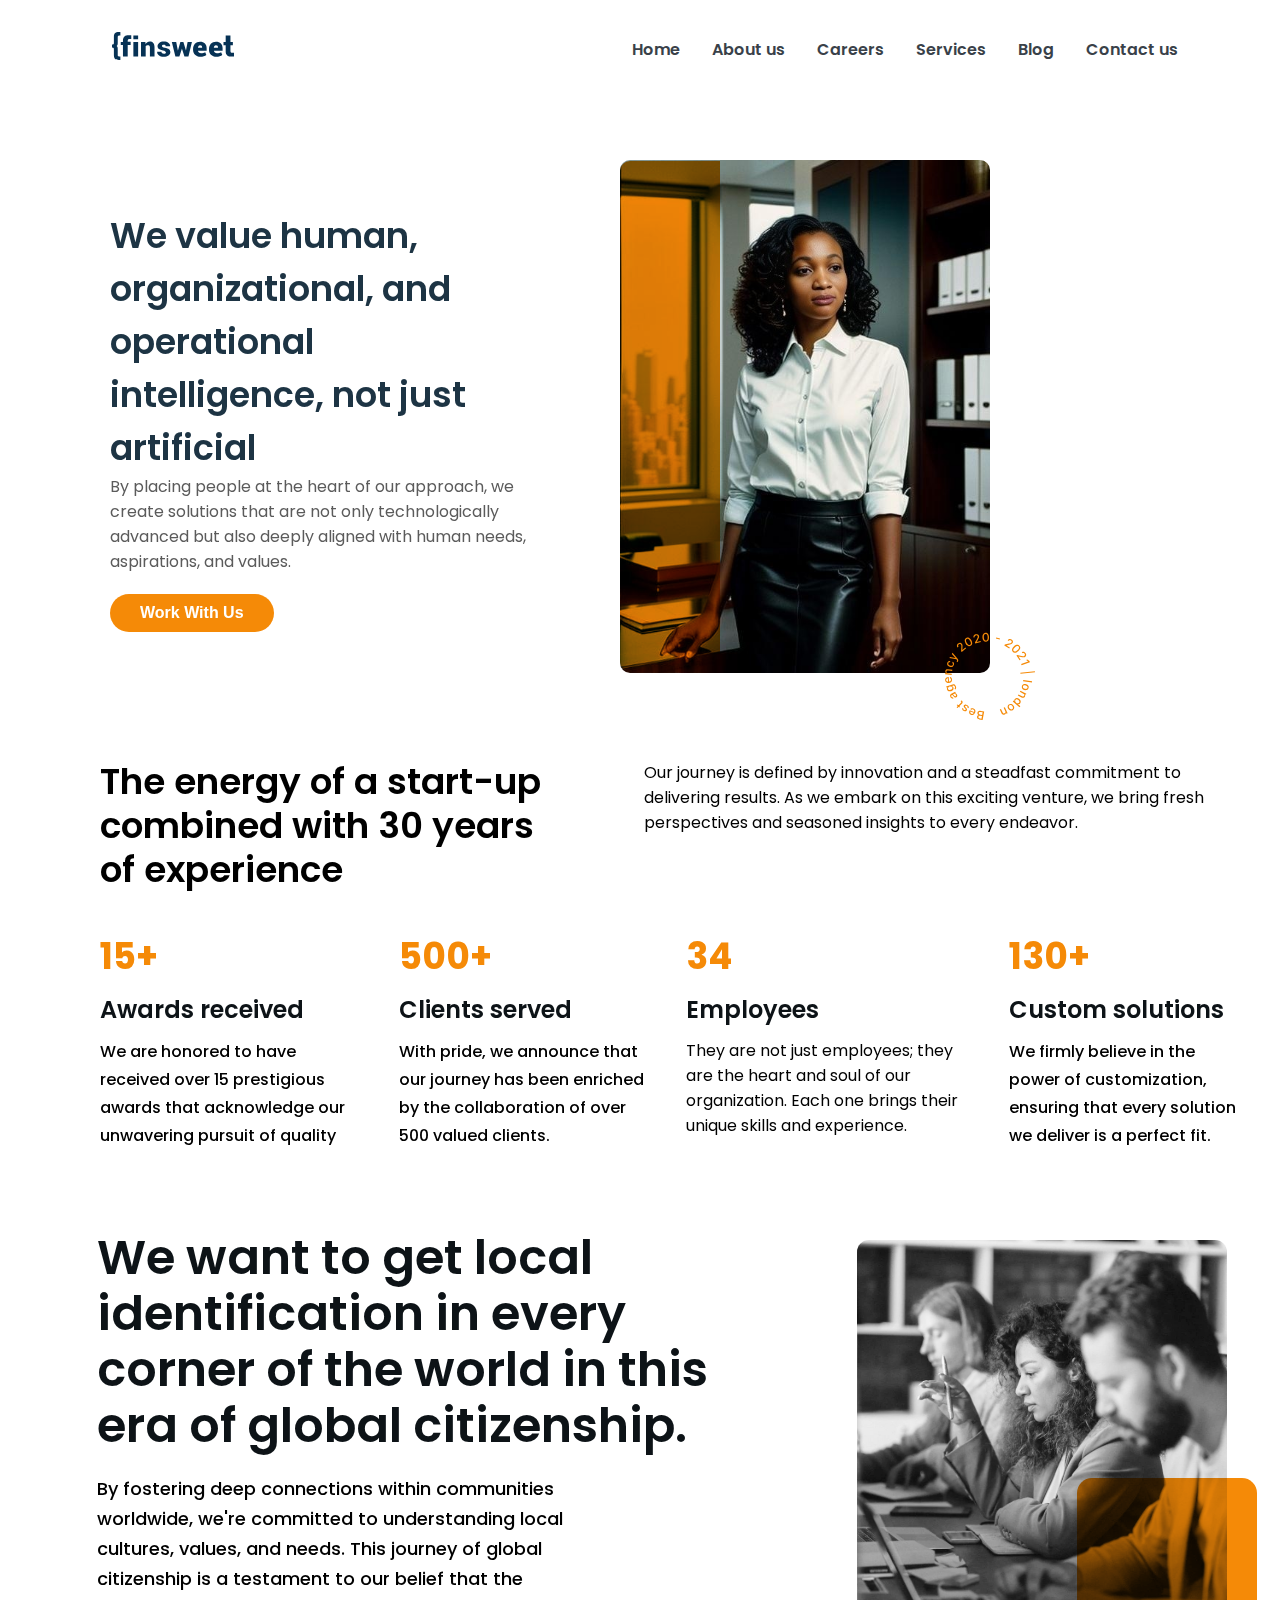
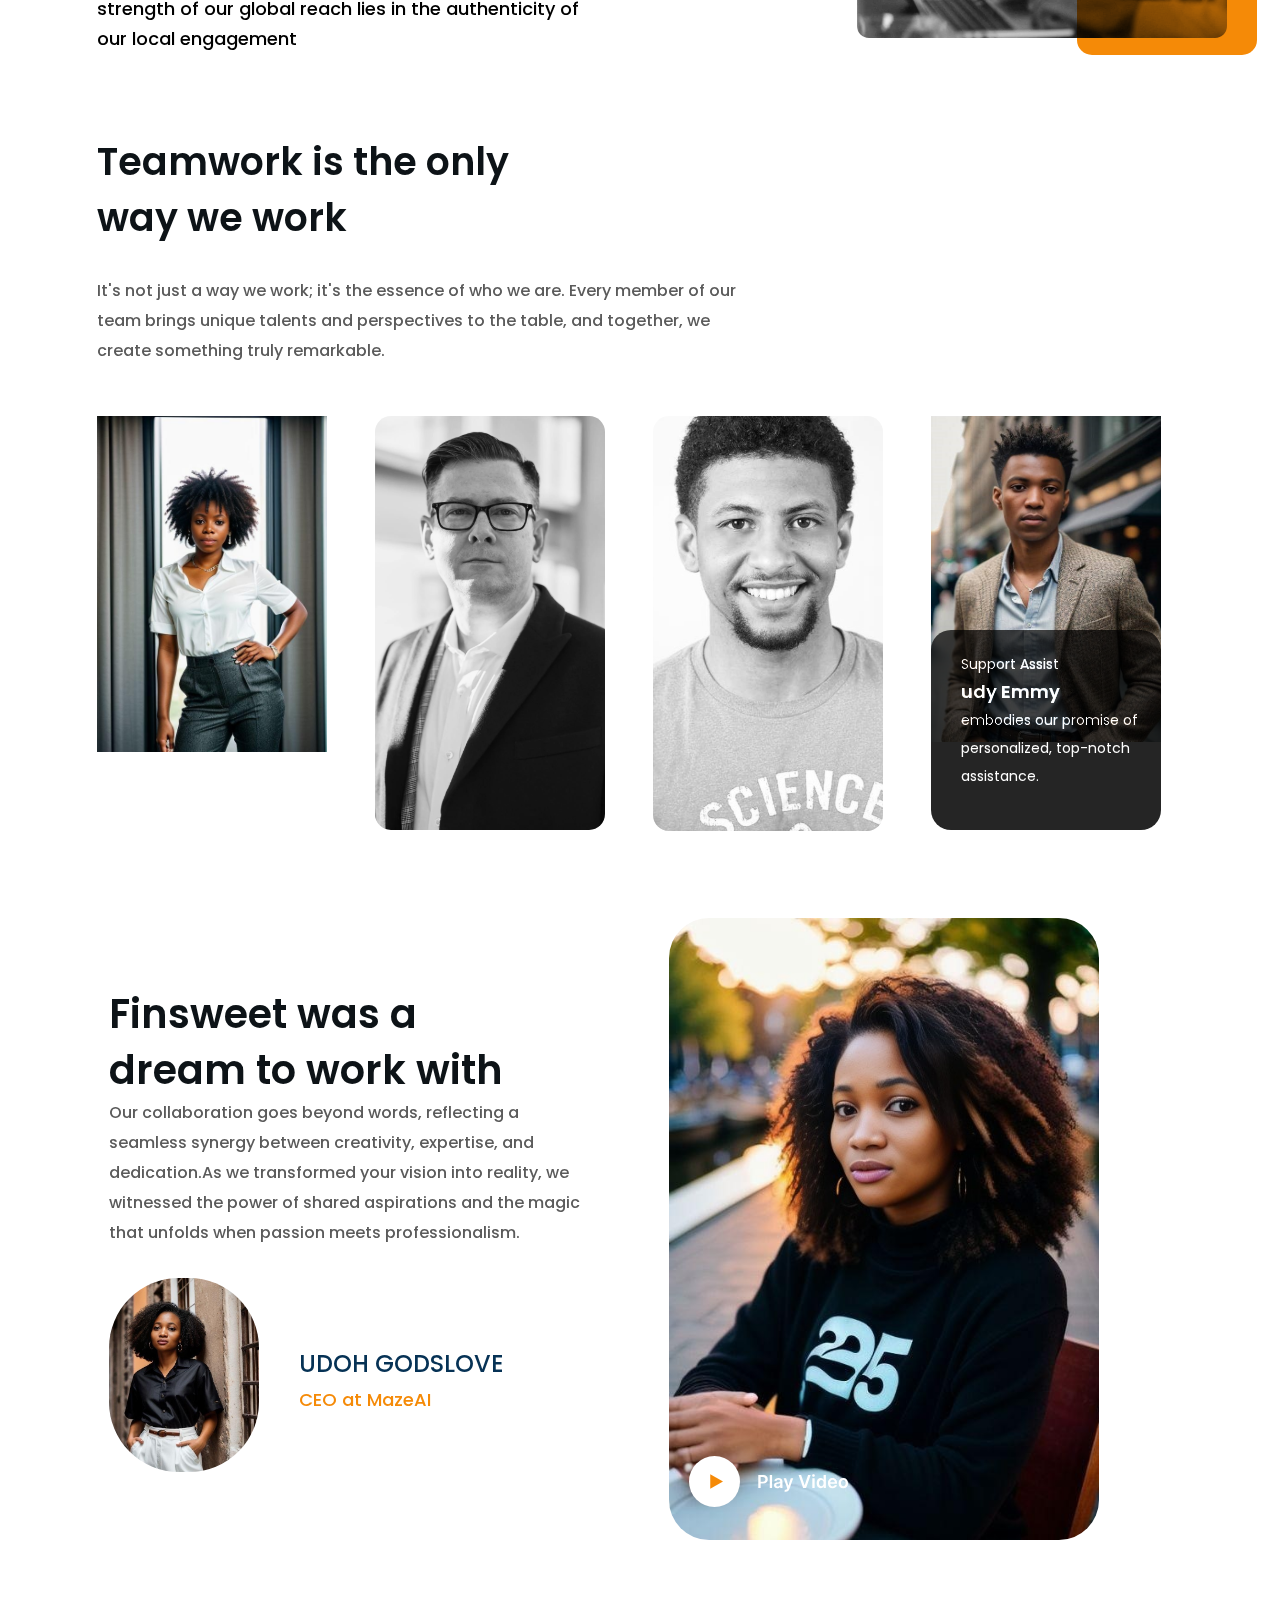
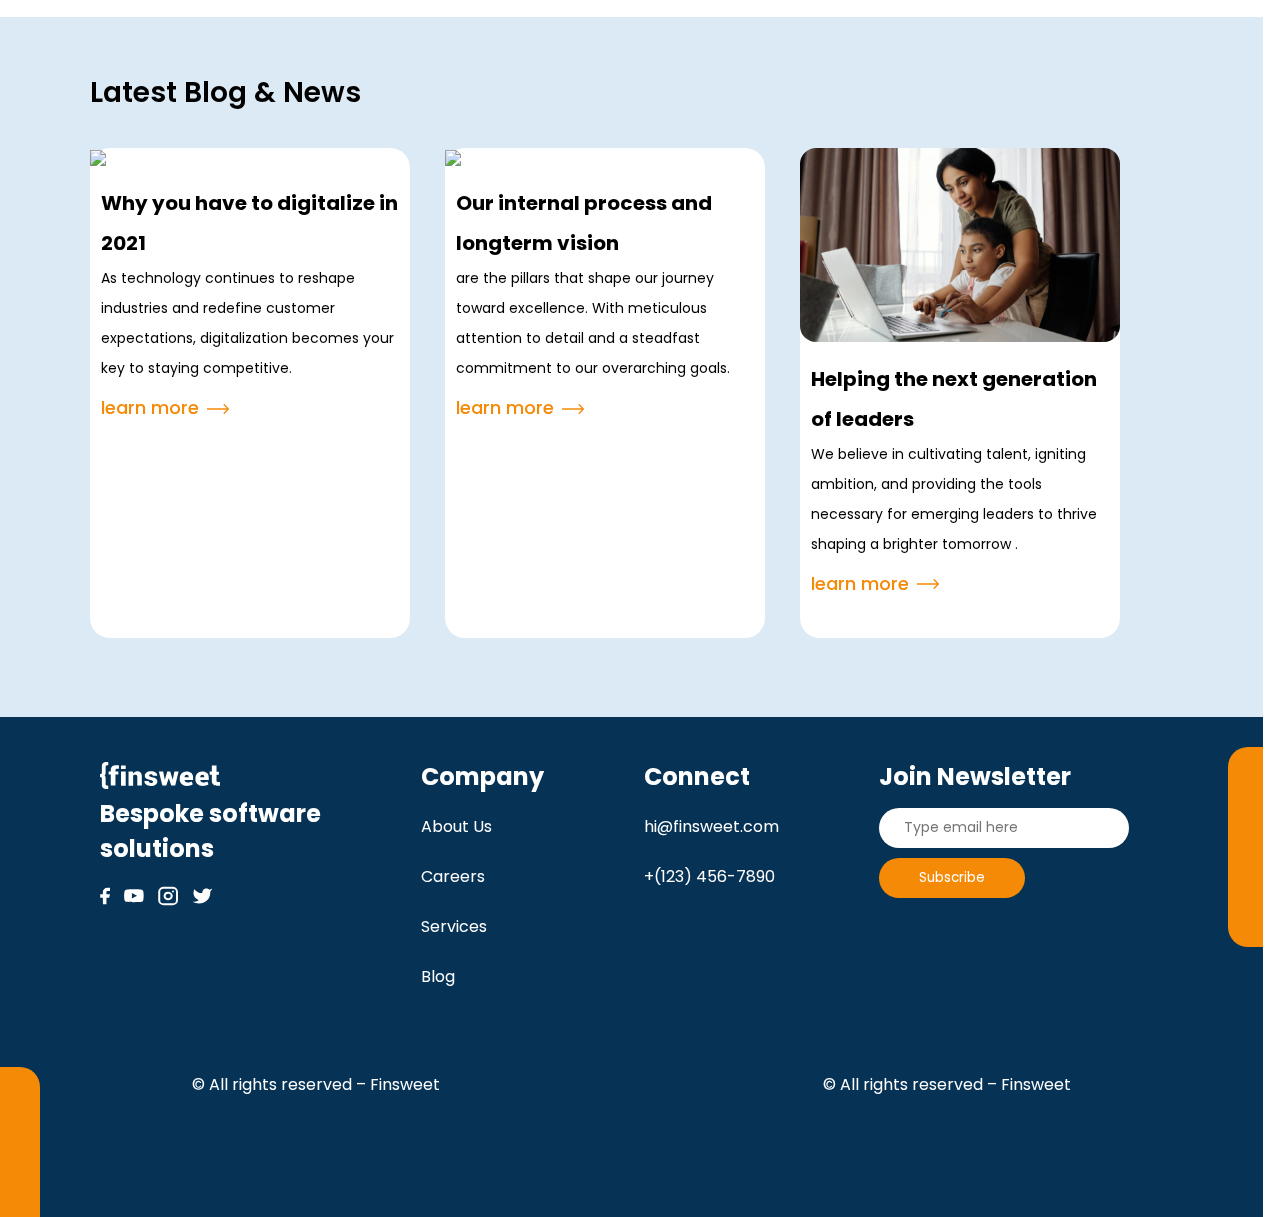
==== commit 1c10c3d1: "texts" ====
--- a/pages/html pages/About us.html
+++ b/pages/html pages/About us.html
@@ -132,10 +132,10 @@
           <img src="/assets/male2.svg" id="g-list">
         </div>
         <div class="bg-text">
-          <img src="/assets/male3.svg" id="g-list">
+          <img src="/assets/emmanuel.jpg" id="g-list">
           <div class="bg" id="bg-text">
             <p>Support Assist</p>
-            <h4>Selby Stuart</h4>
+            <h4>udy Emmy</h4>
             <p>embodies our promise of personalized, top-notch assistance.</p>
           </div>
         </div>
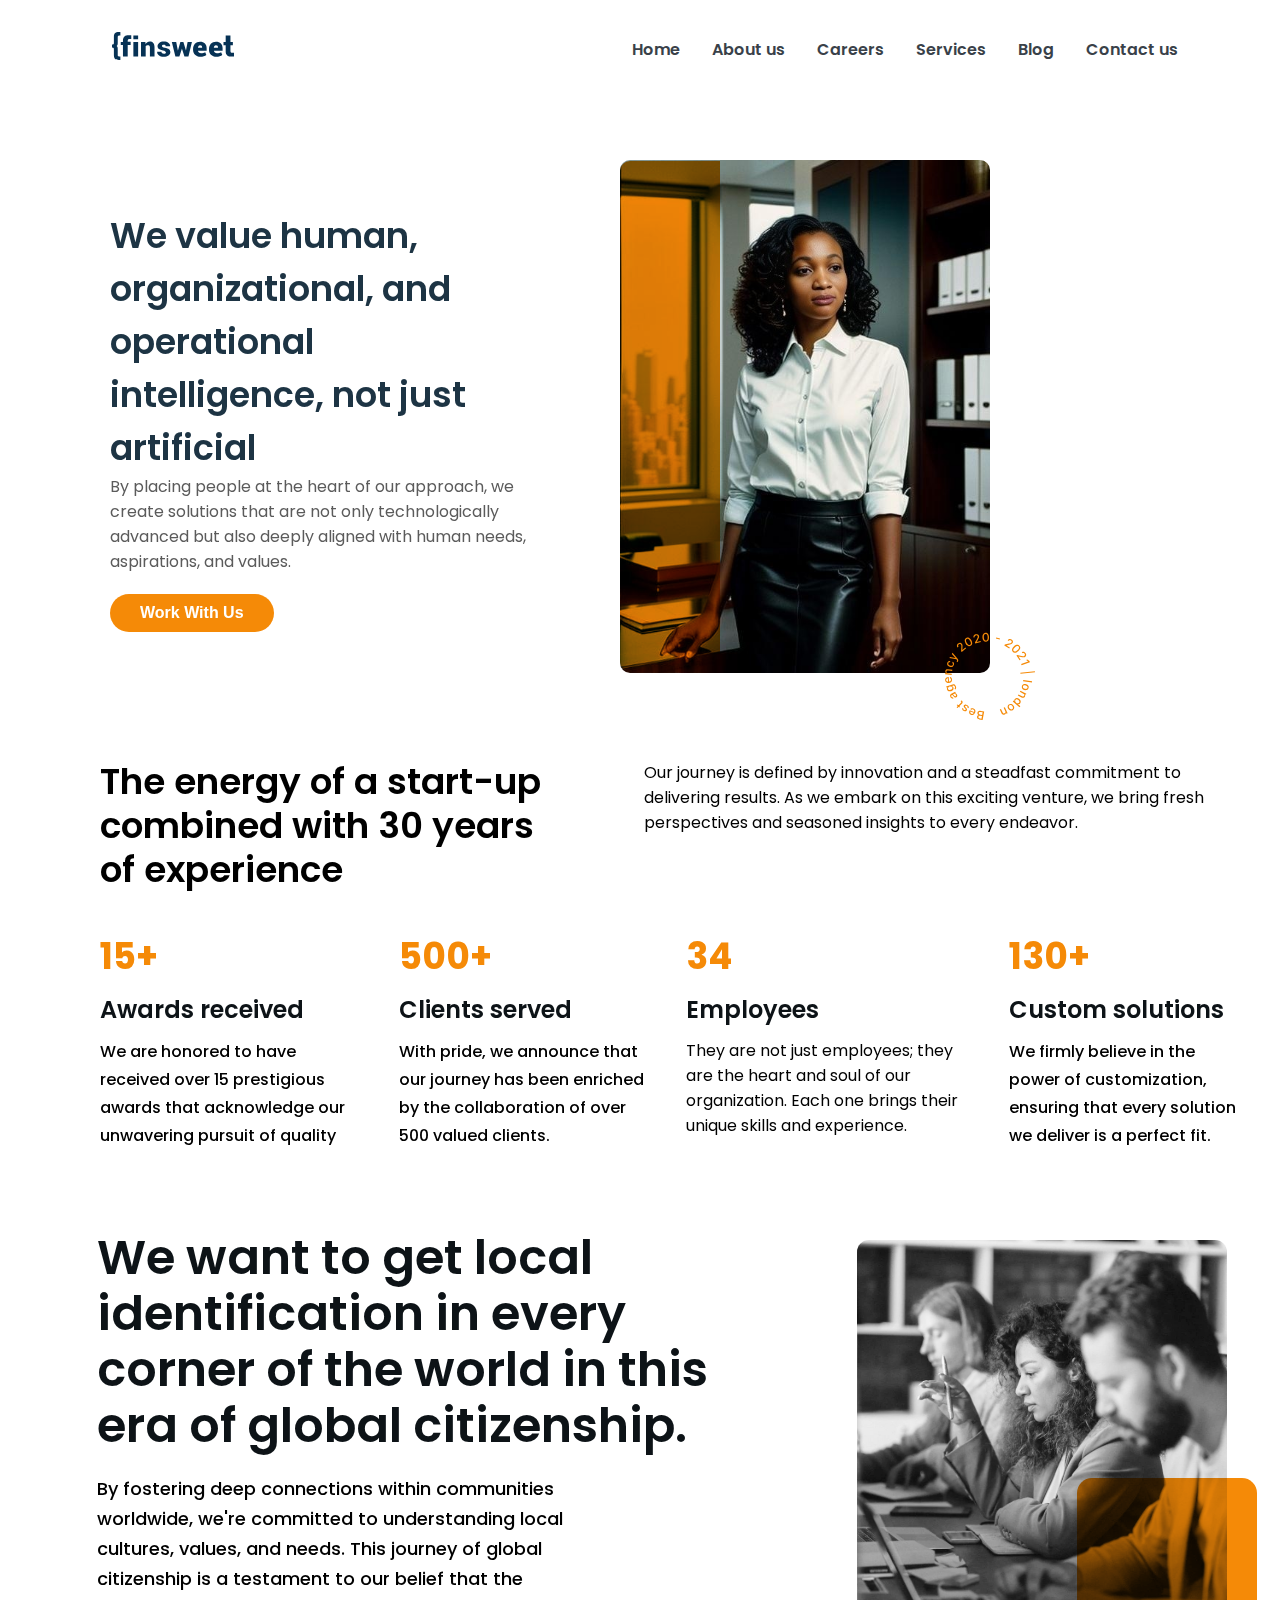
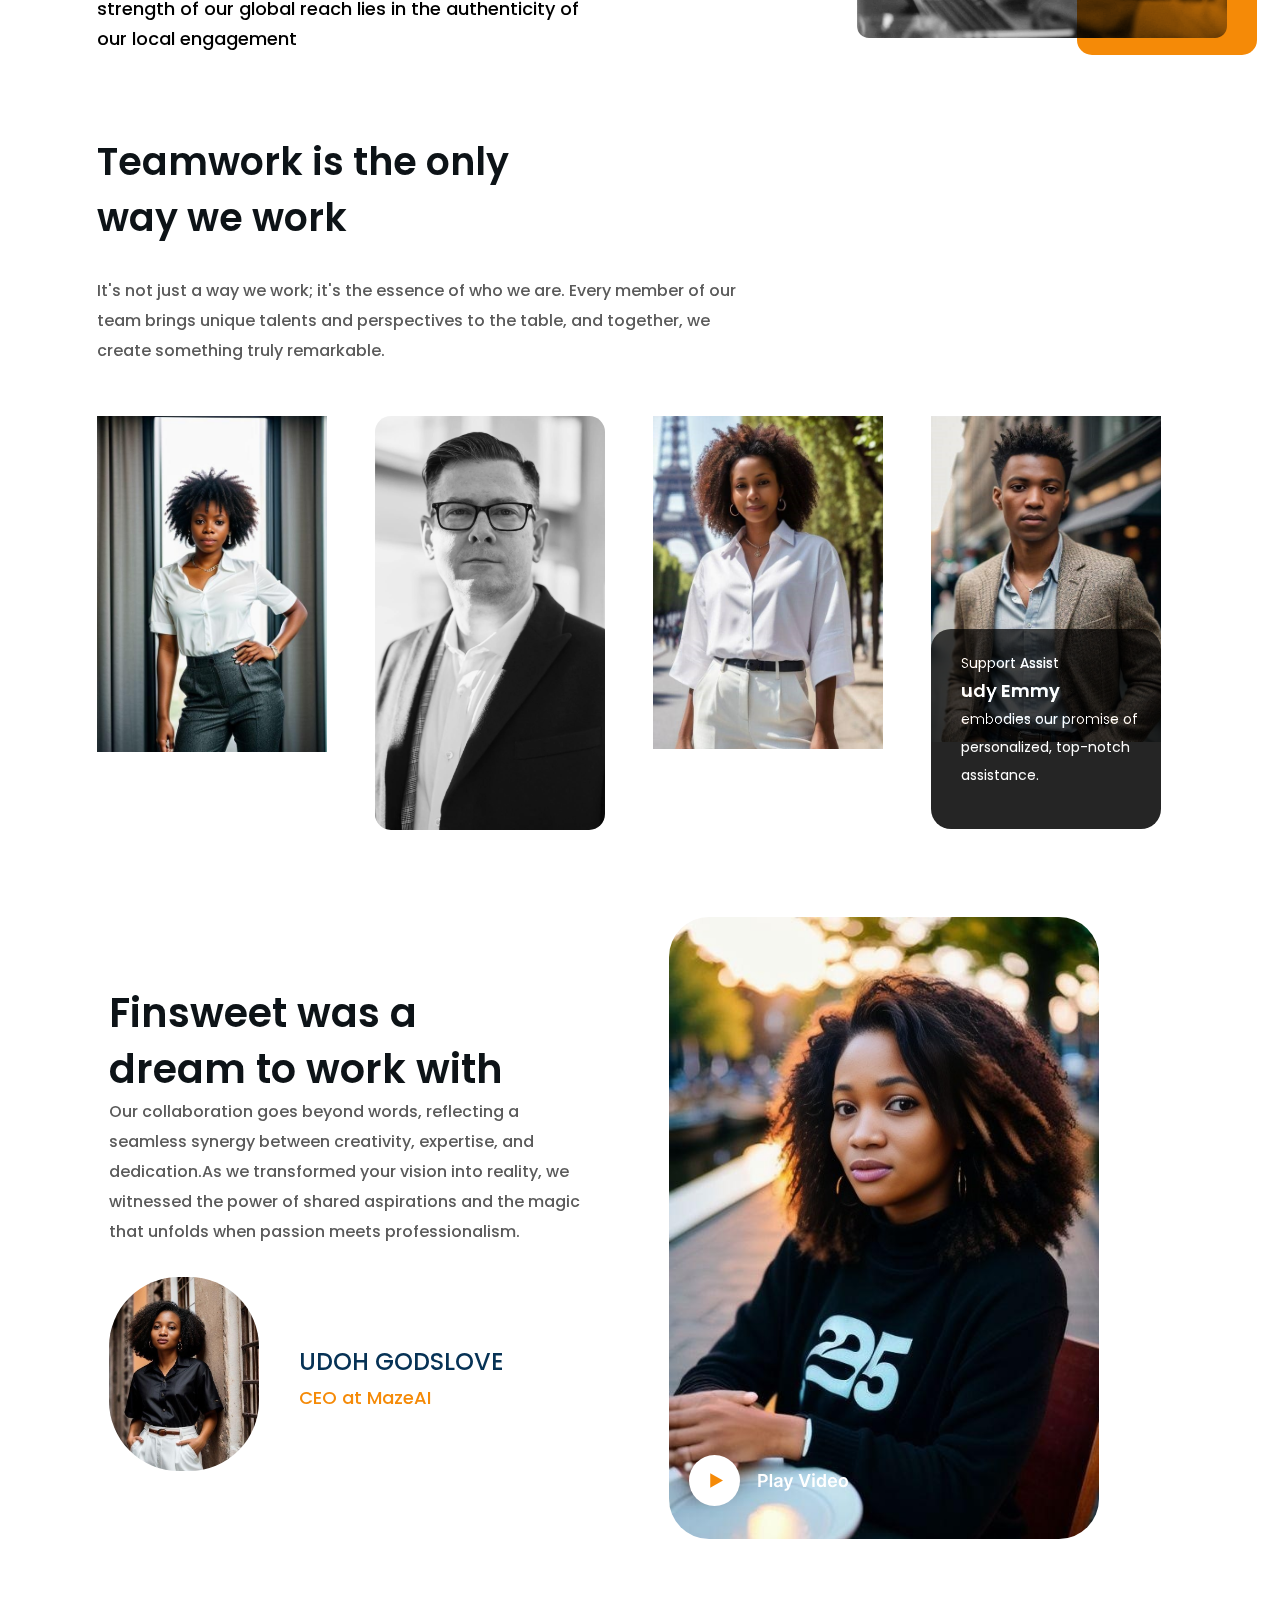
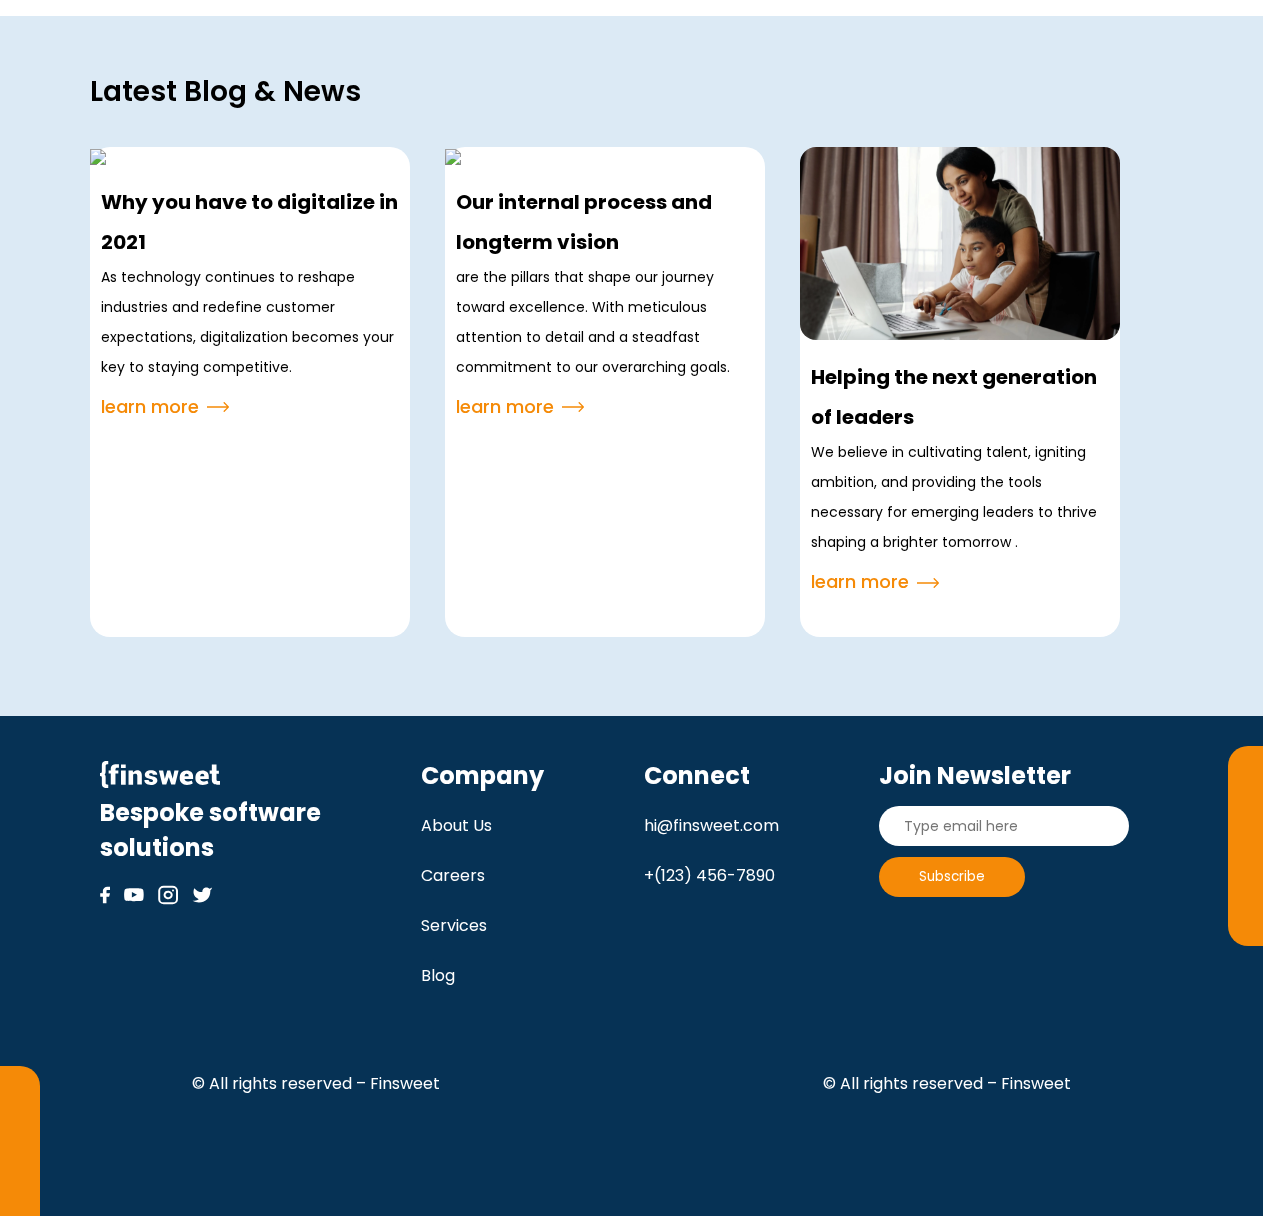
==== commit b4bcbd11: "gender" ====
--- a/pages/html pages/About us.html
+++ b/pages/html pages/About us.html
@@ -129,7 +129,7 @@
           <img src="/assets/male1.svg" id="g-list">
         </div>
         <div>
-          <img src="/assets/male2.svg" id="g-list">
+          <img src="/assets/sarah.jpg" id="g-list">
         </div>
         <div class="bg-text">
           <img src="/assets/emmanuel.jpg" id="g-list">
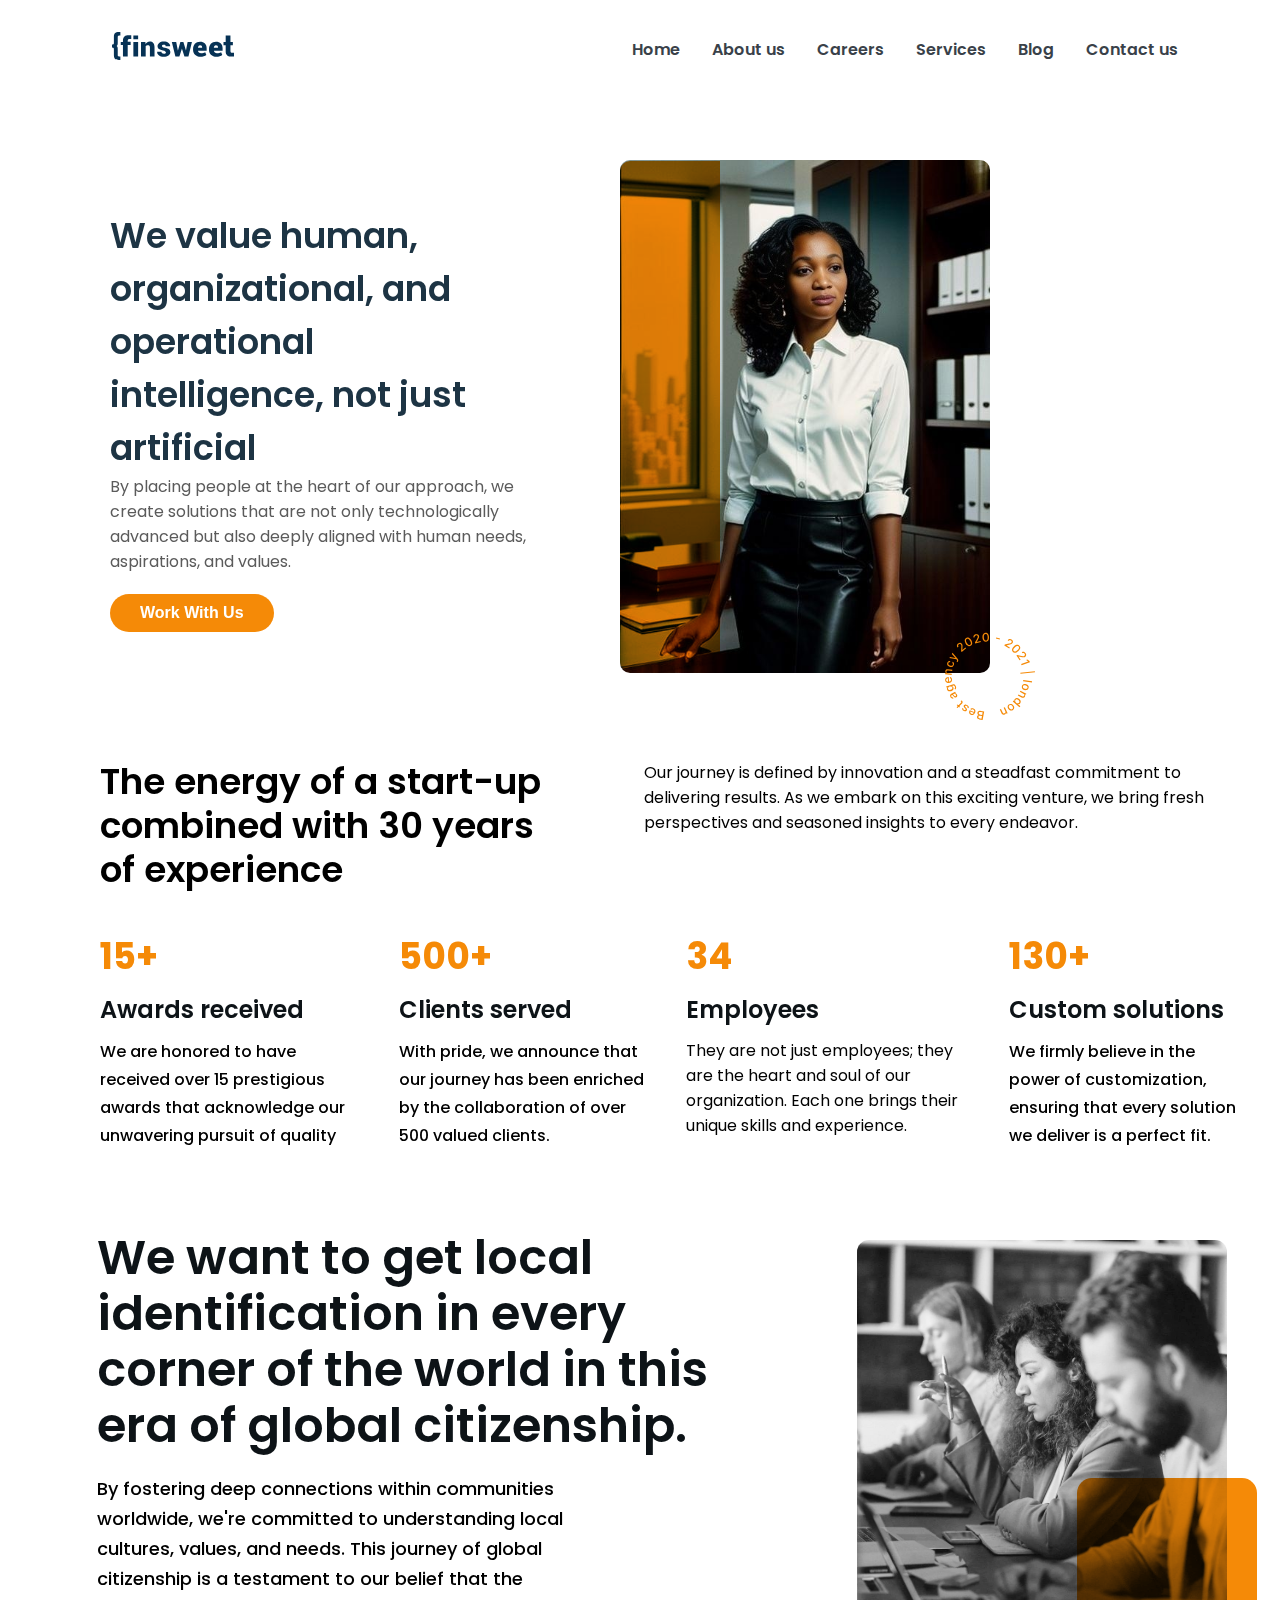
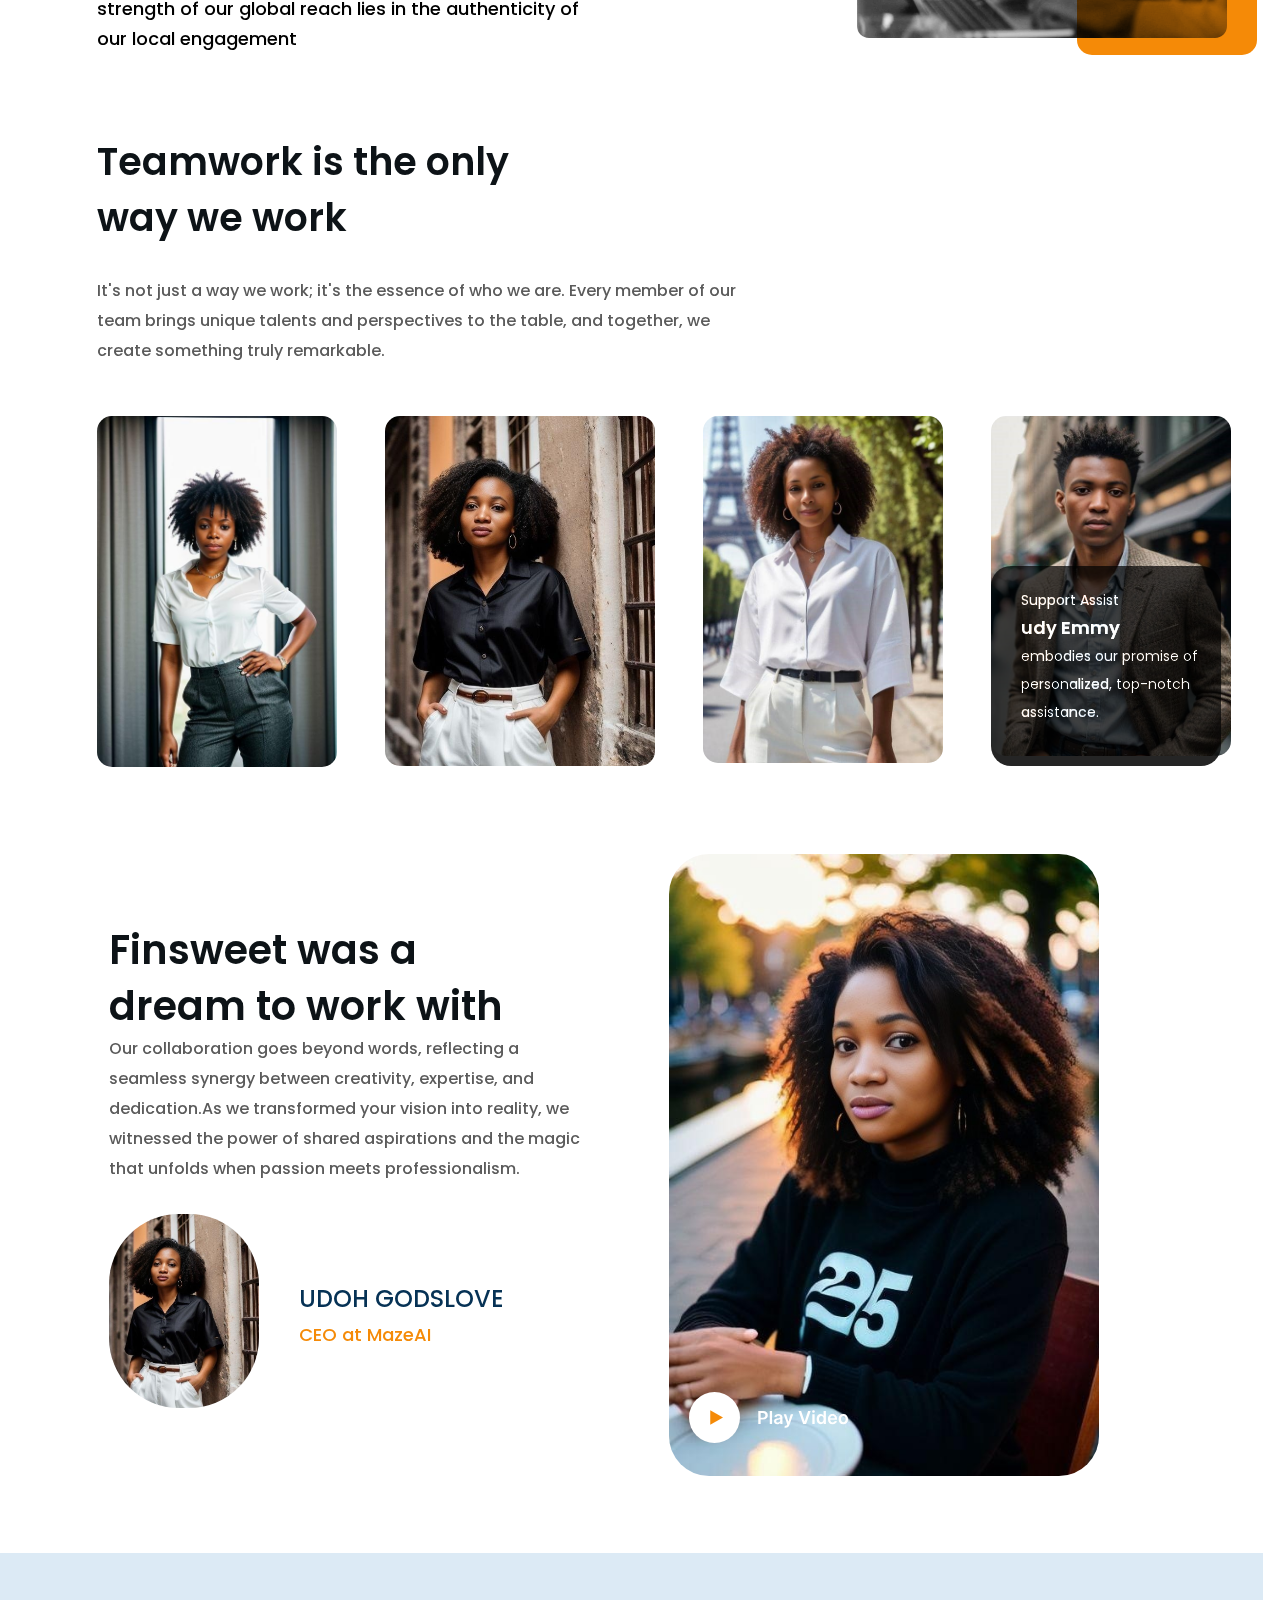
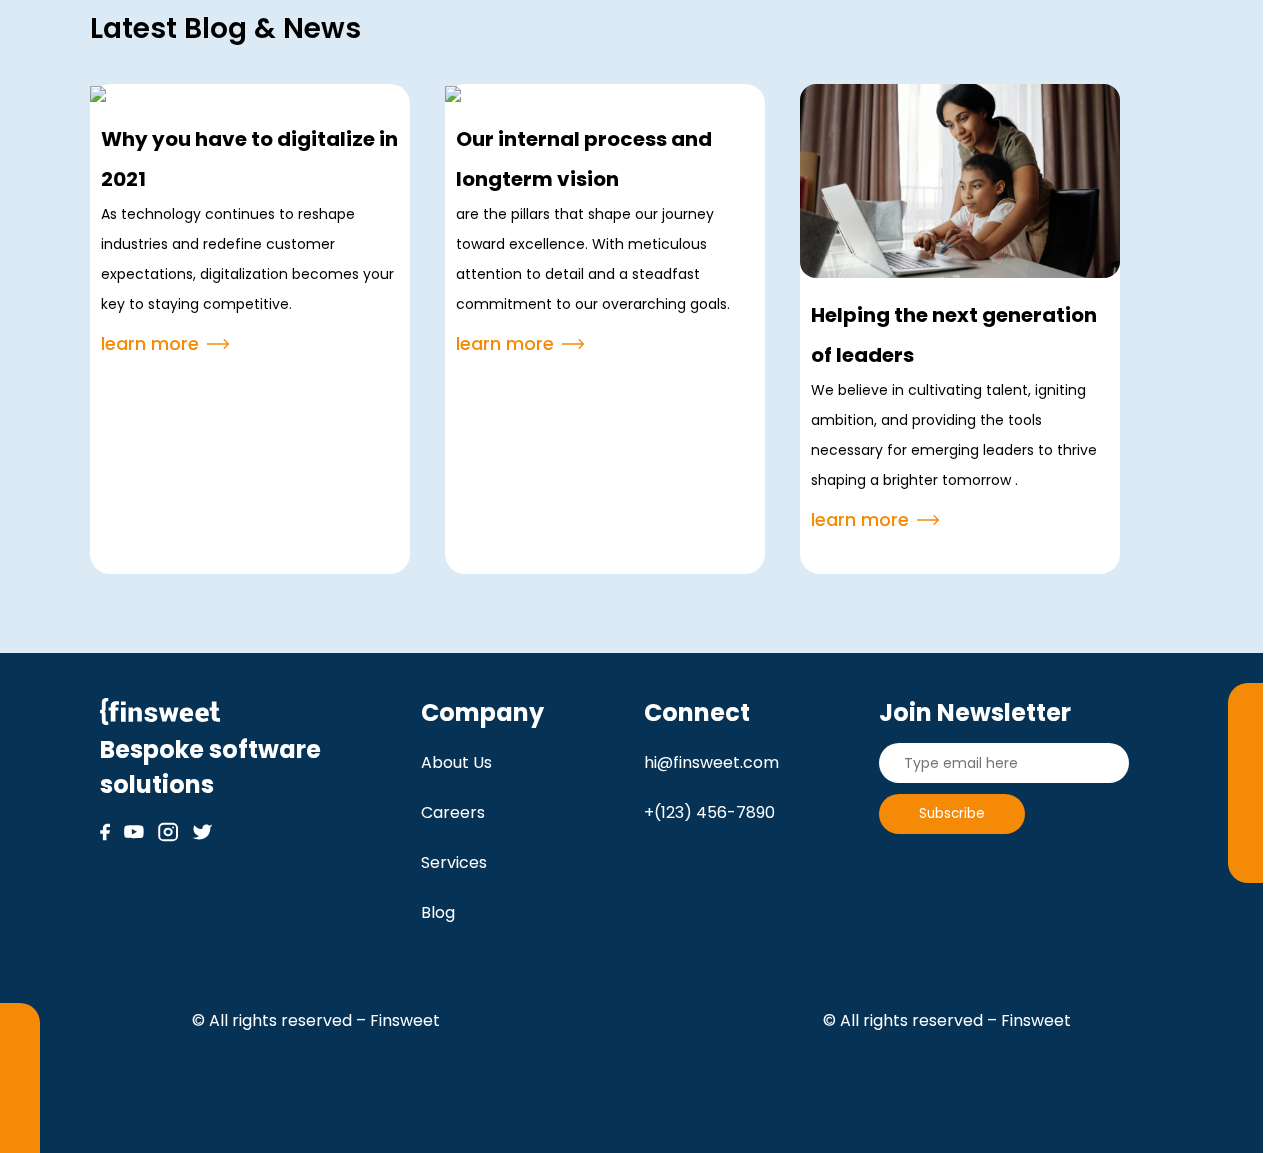
==== commit 766003fc: "g-list" ====
--- a/pages/html pages/About us.html
+++ b/pages/html pages/About us.html
@@ -126,7 +126,7 @@
           <img src="/assets/christiana.jpg" id="g-list">
         </div>
         <div>
-          <img src="/assets/male1.svg" id="g-list">
+          <img src="/assets/godslove3.jpg" id="g-lists">
         </div>
         <div>
           <img src="/assets/sarah.jpg" id="g-list">
--- a/pages/style.sheet/About us.css
+++ b/pages/style.sheet/About us.css
@@ -230,7 +230,12 @@
 }
 
 #g-list {
-  width: 230px;
+  width: 240px;
+  border-radius: 15px;
+}
+#g-lists{
+  width: 270px;
+  border-radius: 15px;
 }
 .bg-text{
   position: relative;
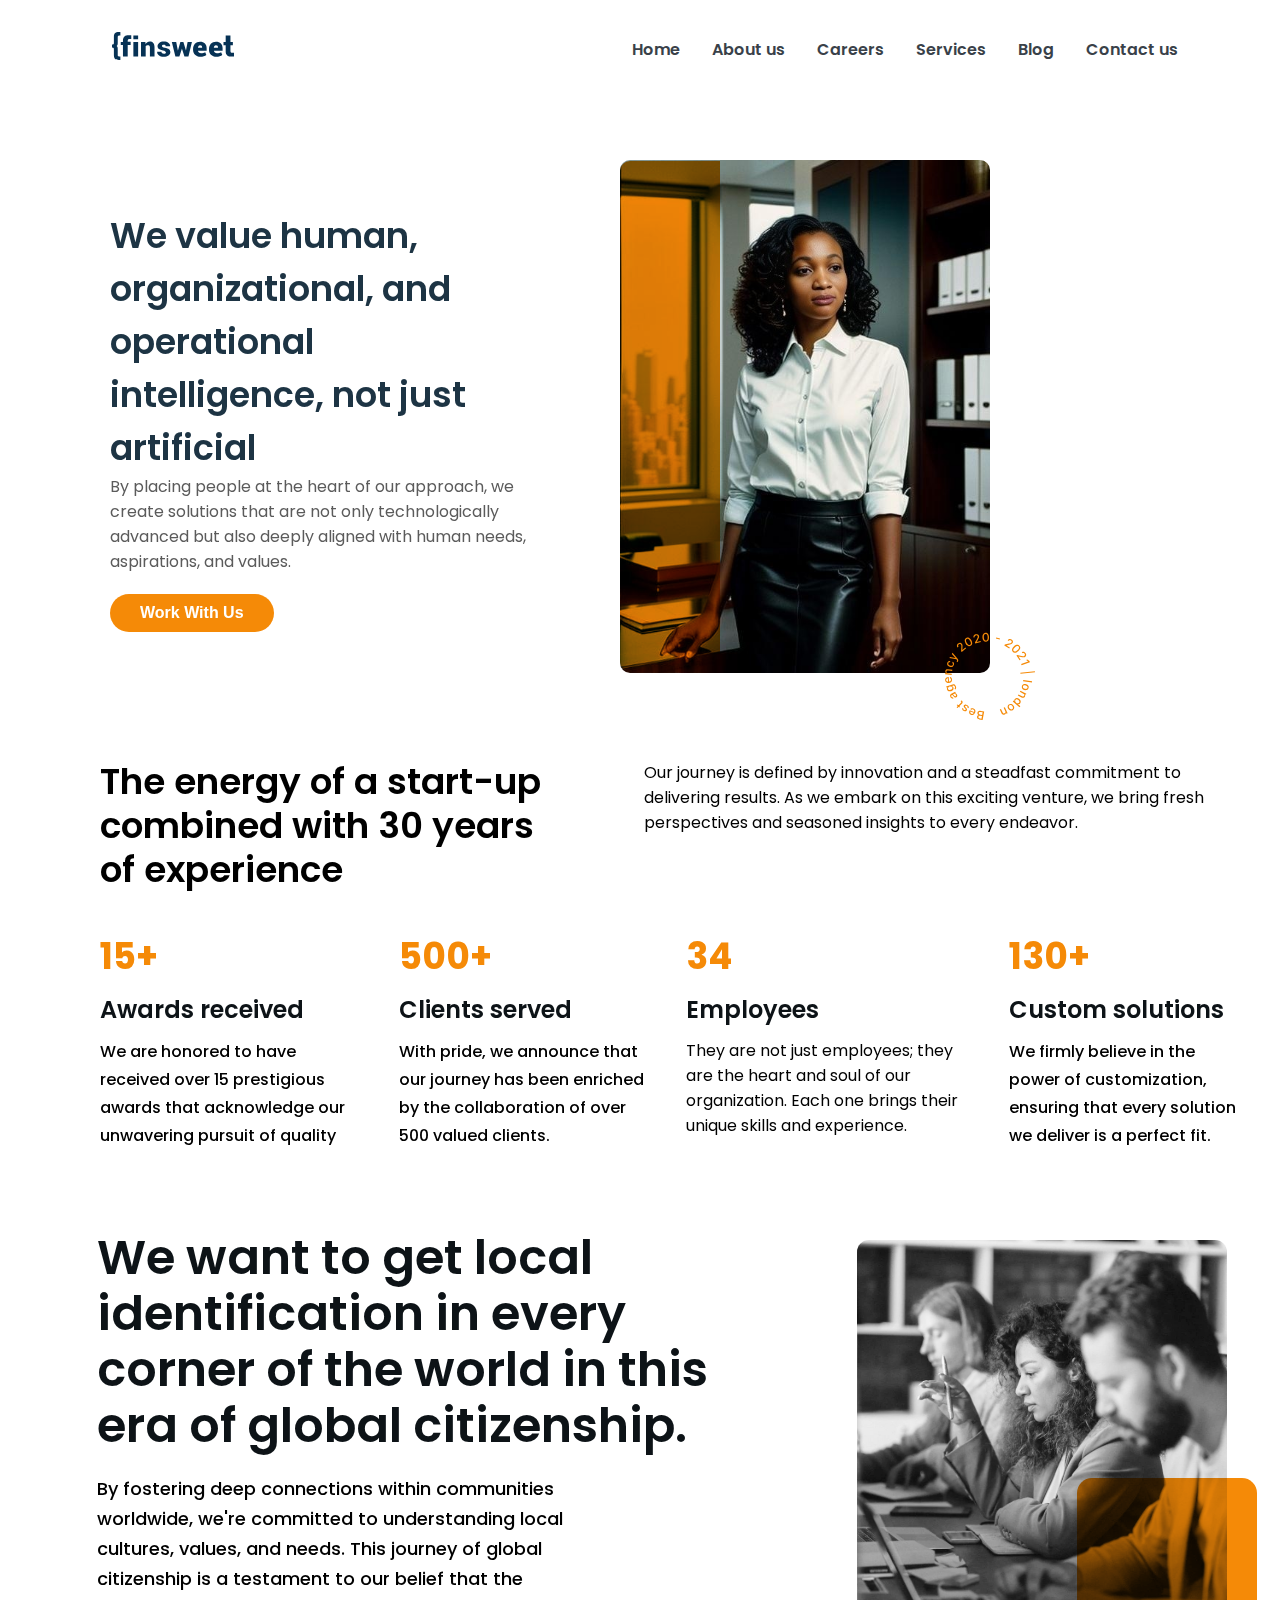
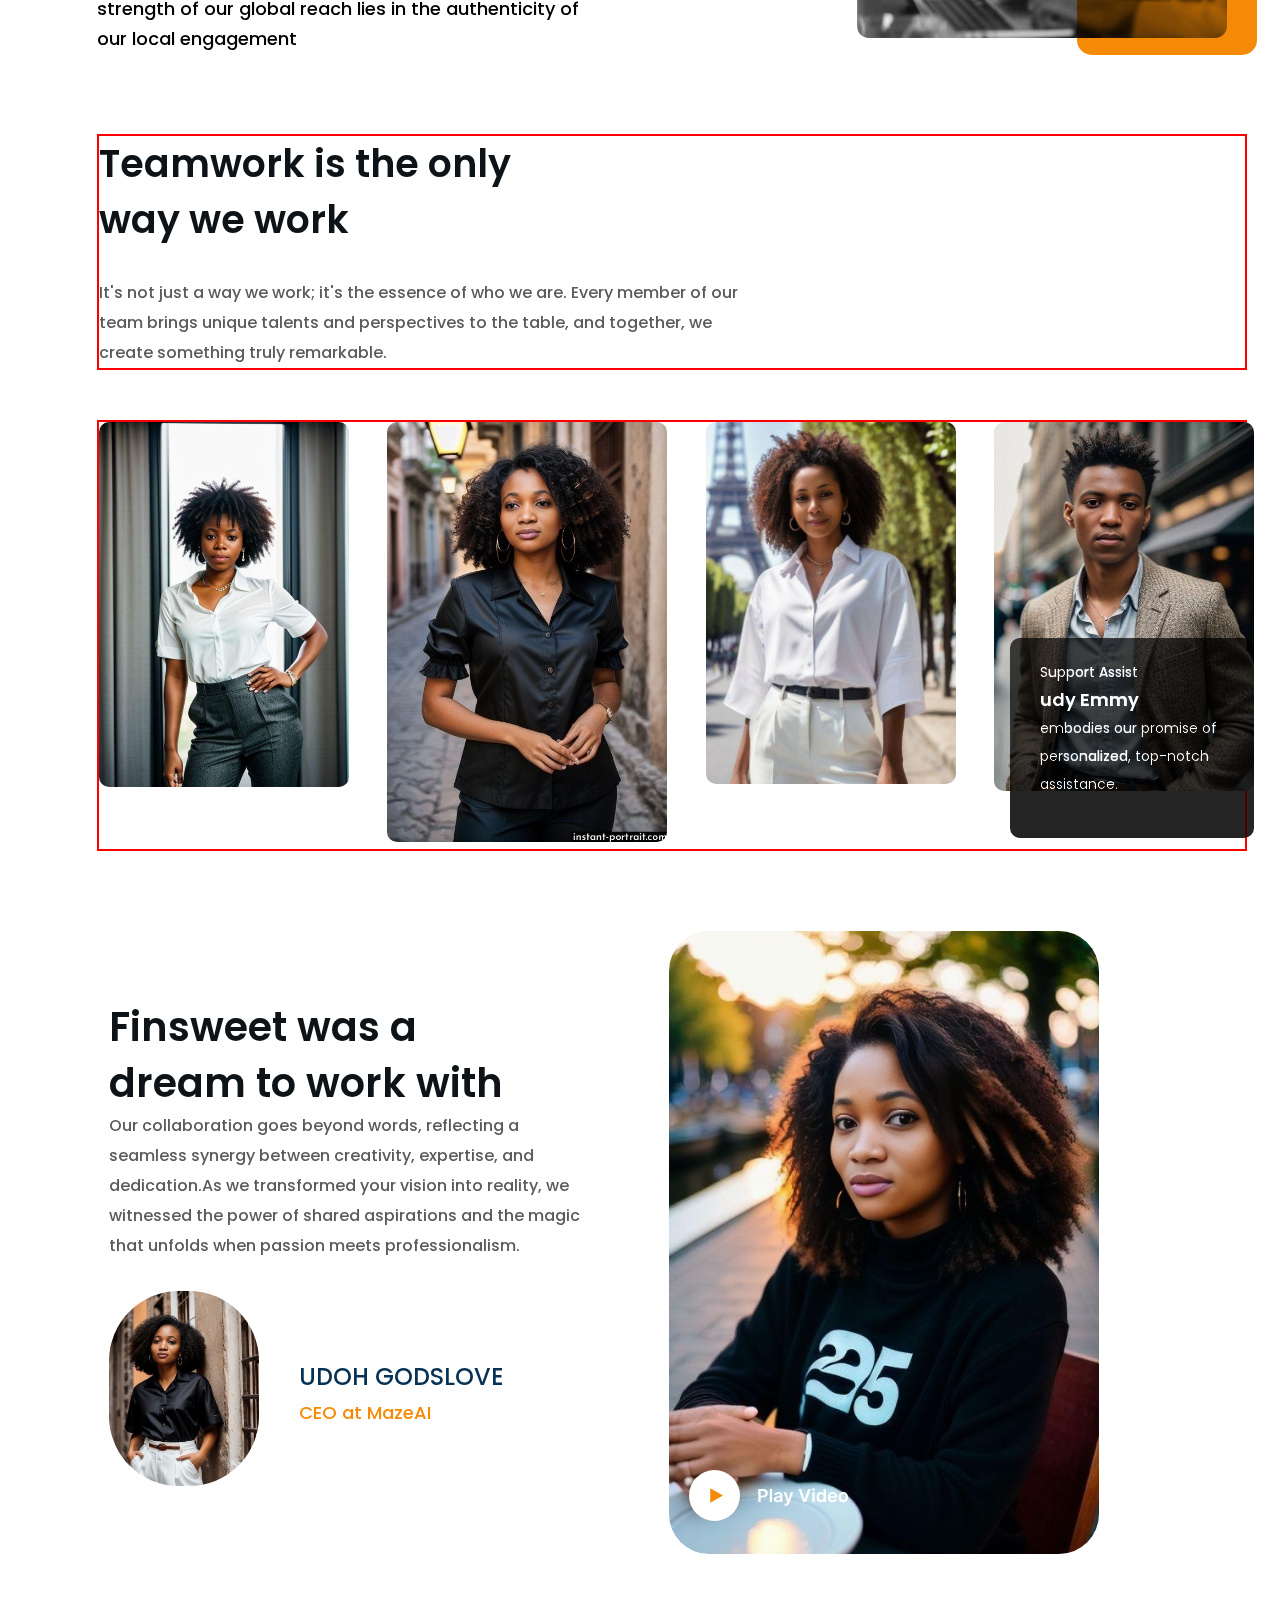
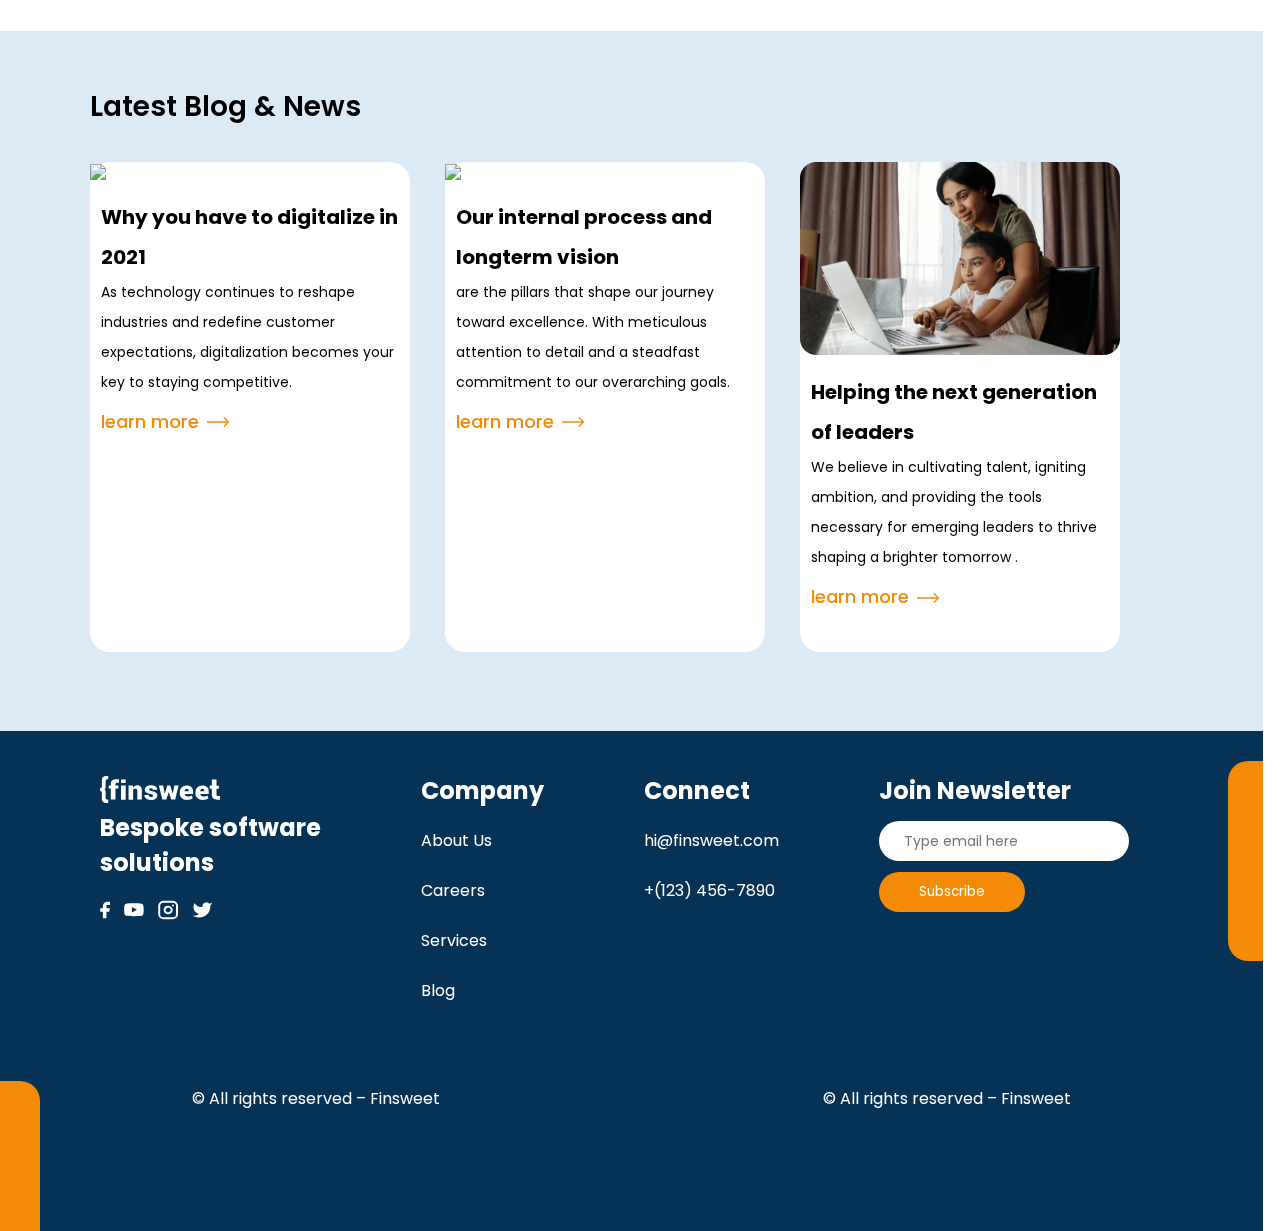
==== commit 9b9461ad: "assets" ====
--- a/pages/html pages/About us.html
+++ b/pages/html pages/About us.html
@@ -126,13 +126,13 @@
           <img src="/assets/christiana.jpg" id="g-list">
         </div>
         <div>
-          <img src="/assets/godslove3.jpg" id="g-lists">
+          <img src="/assets/developer.jpg" id="g-lists">
         </div>
         <div>
           <img src="/assets/sarah.jpg" id="g-list">
         </div>
         <div class="bg-text">
-          <img src="/assets/emmanuel.jpg" id="g-list">
+          <img src="/assets/emmanuel.jpg" id="g-listes">
           <div class="bg" id="bg-text">
             <p>Support Assist</p>
             <h4>udy Emmy</h4>
--- a/pages/style.sheet/About us.css
+++ b/pages/style.sheet/About us.css
@@ -205,7 +205,9 @@
   width: 1150px;
   margin: 80px 0 0 97px;
 }
-
+.section_4>div{
+  border: 2px solid red;
+}
 .section_4>div>h2 {
   width: 450px;
   font-size: 38px;
@@ -226,27 +228,32 @@
 .gender {
   margin-top: 50px;
   display: flex;
-  gap: 3rem;
+  gap: 2.4rem;
 }
 
 #g-list {
-  width: 240px;
-  border-radius: 15px;
+  width: 250px;
+  border-radius: 10px;
 }
 #g-lists{
-  width: 270px;
-  border-radius: 15px;
+  width: 280px;
+  border-radius: 10px;
+}
+#g-listes{
+  width: 260px;
+  border-radius: 10px;
 }
 .bg-text{
   position: relative;
 }
 .bg{
   position: absolute;
-  bottom: 8px;
+  bottom: 11px;
+  right: 0px;
   background: #252525;
-  width: 230px;
+  width: 244px;
   height: 200px;
-  border-radius: 20px;
+  border-radius: 10px;
   mix-blend-mode: multiply;
 }
 #bg-text{
@@ -651,6 +658,11 @@
     width: 100%;
     height: 20%;
   }
+  #g-lists{
+    width: 270px;
+    border-radius: 10px;
+  }
+  
   .bg-text{
     position: relative;
     z-index: -1;
